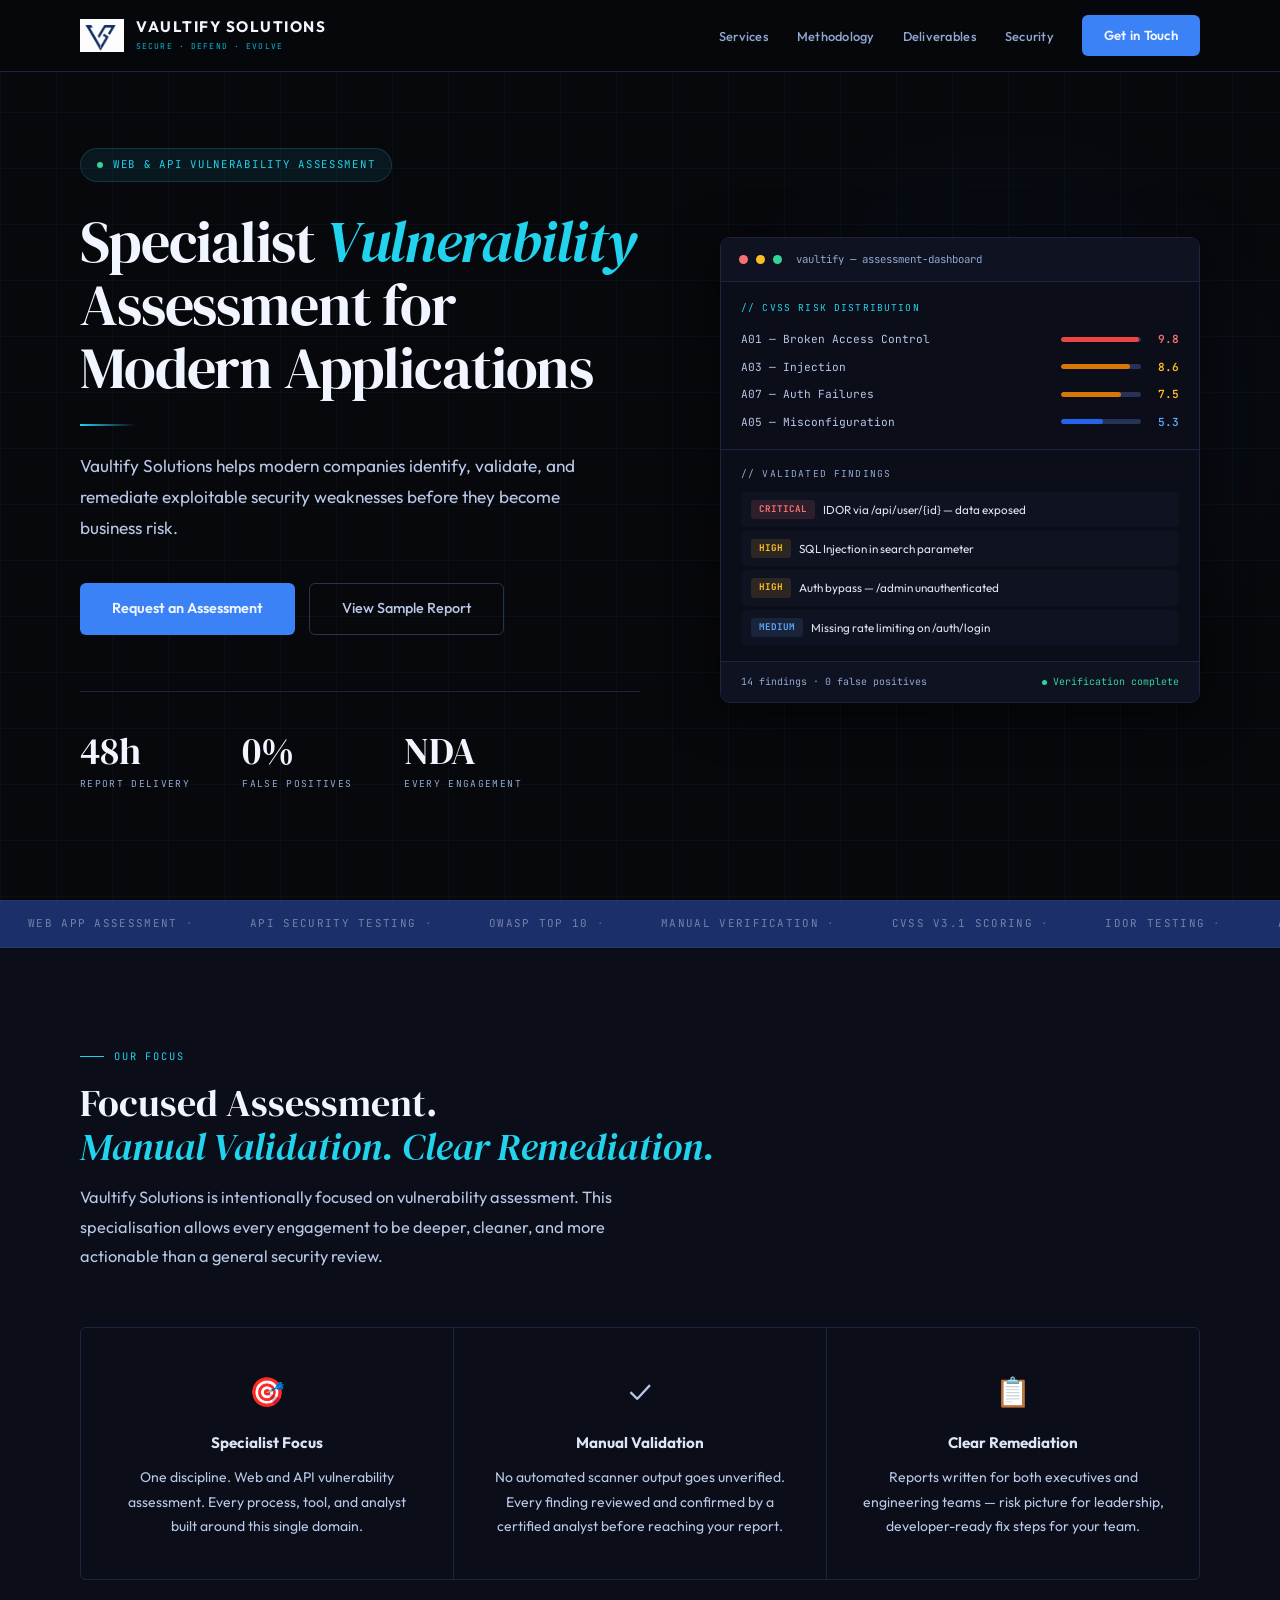
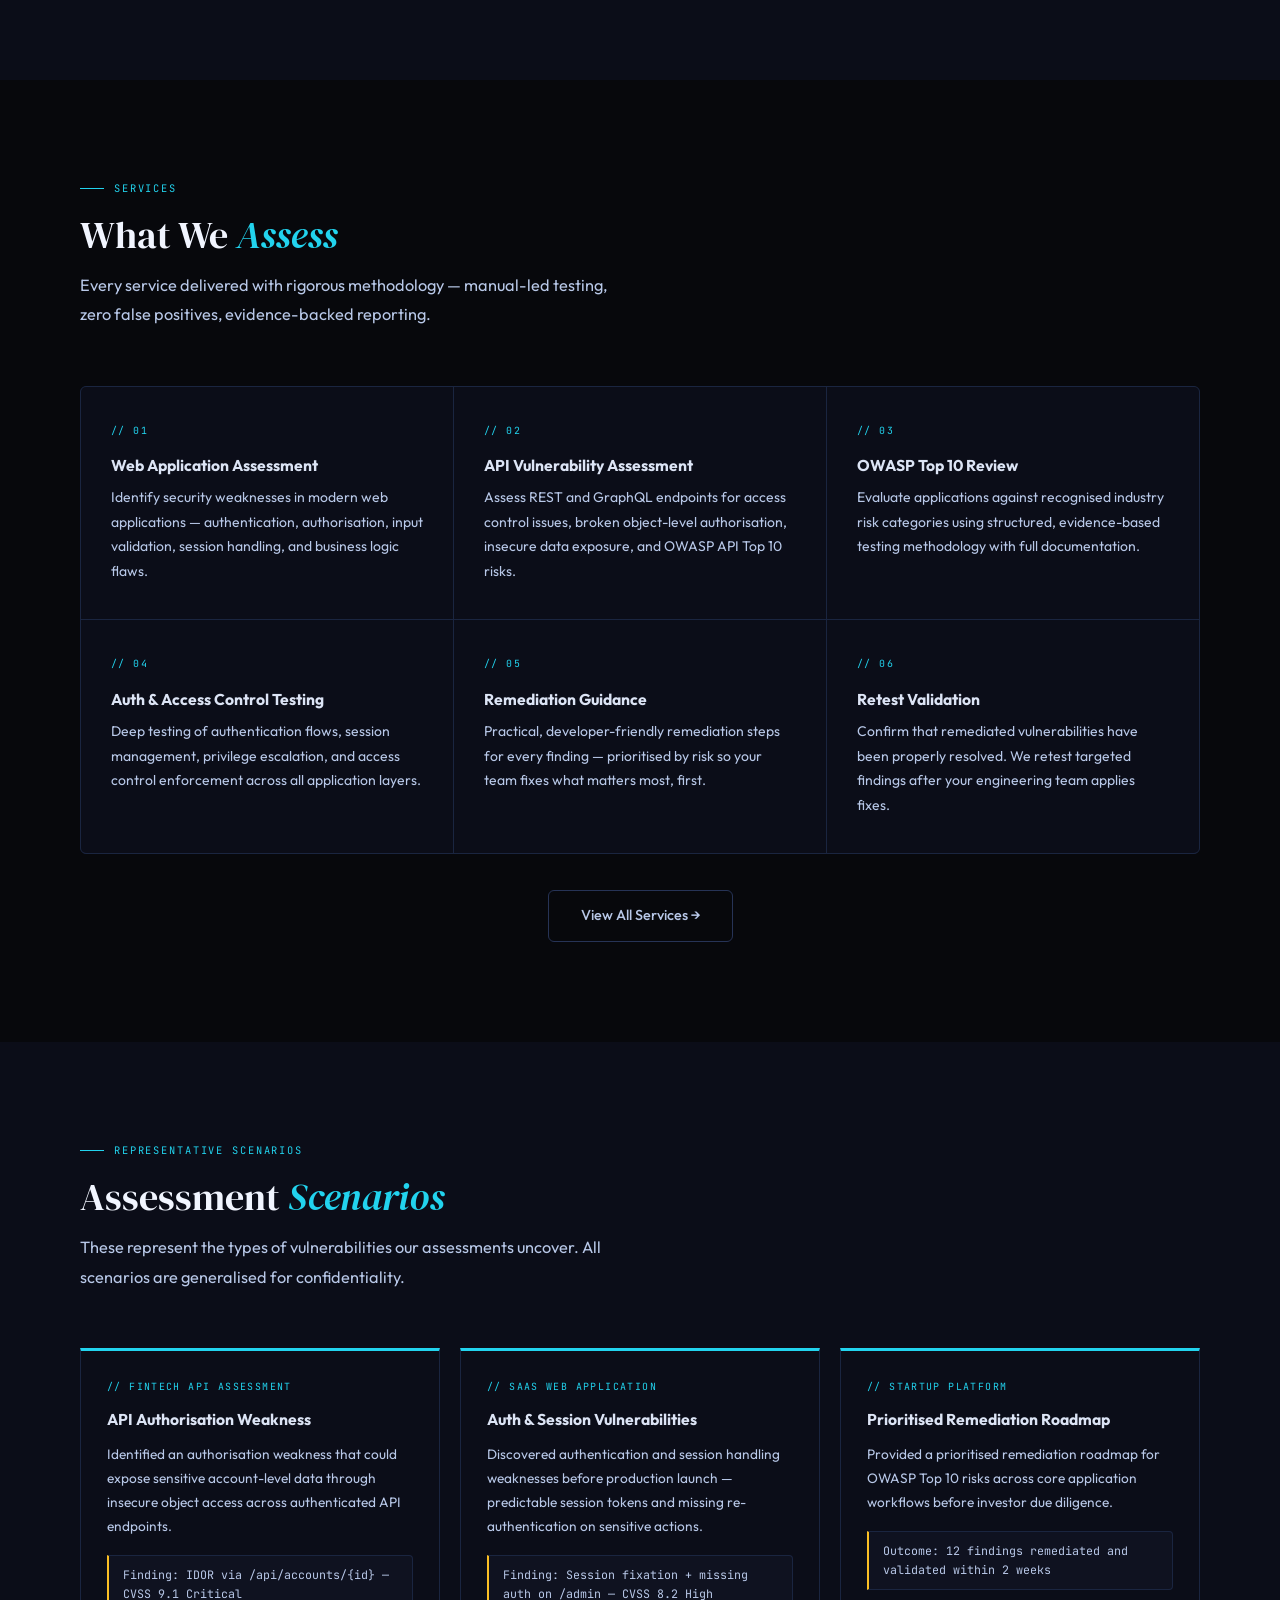
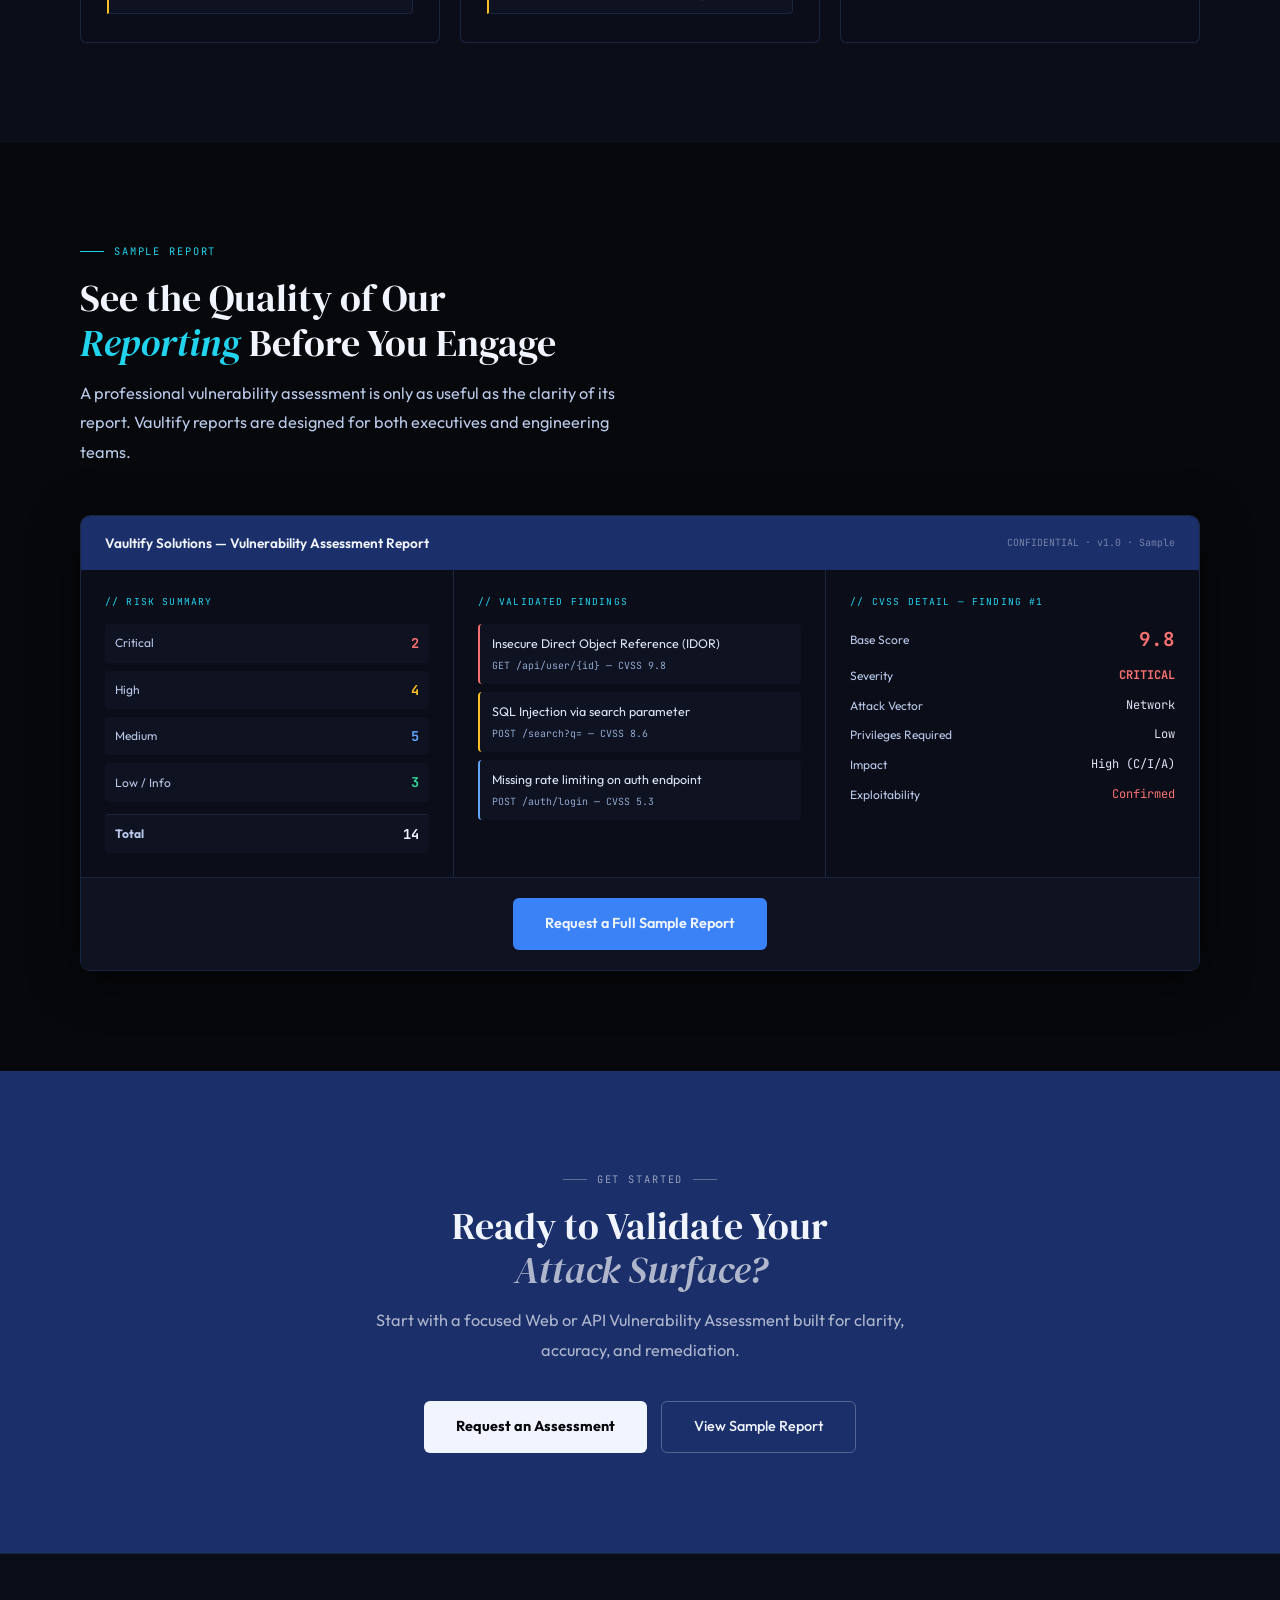
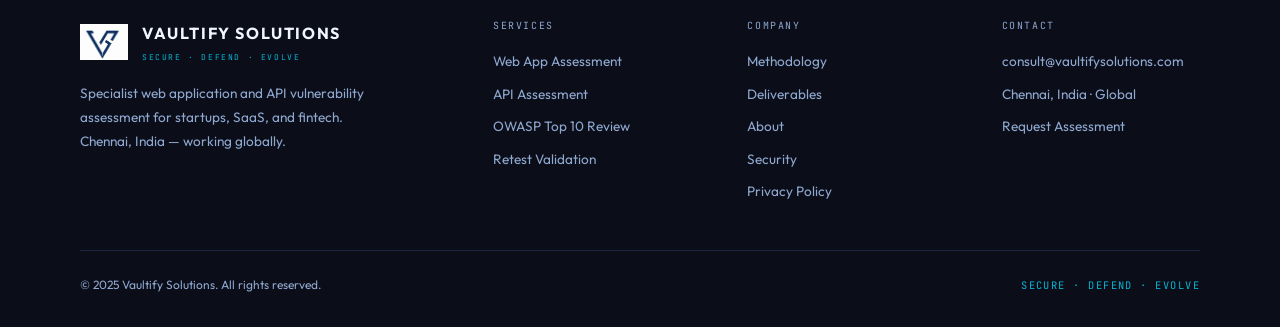
==== index.html @ 1bcef5d4 "Add files via upload" ====
<!DOCTYPE html>
<html lang="en">
<head>
  <meta charset="UTF-8">
  <meta name="viewport" content="width=device-width, initial-scale=1.0">
  <title>Vaultify Solutions — Web & API Vulnerability Assessment</title>
  <meta name="description" content="Specialist web application and API vulnerability assessment for startups, SaaS, and fintech. Manual verification. CVSS reports. Clear remediation.">
  <meta http-equiv="X-Content-Type-Options" content="nosniff">
  <meta http-equiv="X-Frame-Options" content="SAMEORIGIN">
  <meta name="referrer" content="strict-origin-when-cross-origin">
  <link rel="stylesheet" href="style.css">
</head>
<body>
<nav class="nav">
  <a href="index.html" class="brand">
    <img src="logo.png" alt="Vaultify Solutions" class="brand-logo">
    <div class="brand-text">
      <div class="brand-name">Vaultify Solutions</div>
      <div class="brand-tag">Secure · Defend · Evolve</div>
    </div>
  </a>
  <ul class="nav-links">
    <li><a href="services.html">Services</a></li>
    <li><a href="methodology.html">Methodology</a></li>
    <li><a href="deliverables.html">Deliverables</a></li>
    <li><a href="security.html">Security</a></li>
    <li><a href="contact.html" class="nav-contact">Get in Touch</a></li>
  </ul>
  <button class="hamburger" id="hamburger" aria-label="Open menu">
    <span></span><span></span><span></span>
  </button>
</nav>
<div class="mobile-menu" id="mobileMenu">
  <a href="index.html">Home</a>
  <a href="services.html">Services</a>
  <a href="methodology.html">Methodology</a>
  <a href="deliverables.html">Deliverables</a>
  <a href="security.html">Security</a>
  <a href="about.html">About</a>
  <a href="contact.html" class="mobile-cta">Get in Touch</a>
</div>


<!-- HERO -->
<section class="hero">
  <div class="hero-glow"></div>
  <div class="hero-inner mw">
    <div>
      <div class="hero-eyebrow">
        <span class="hero-dot"></span>
        <span>Web &amp; API Vulnerability Assessment</span>
      </div>
      <h1>Specialist <em>Vulnerability</em><br>Assessment for<br>Modern Applications</h1>
      <div class="hero-rule"></div>
      <p class="hero-sub">Vaultify Solutions helps modern companies identify, validate, and remediate exploitable security weaknesses before they become business risk.</p>
      <div class="hero-actions">
        <a href="contact.html" class="btn-primary">Request an Assessment</a>
        <a href="deliverables.html" class="btn-outline">View Sample Report</a>
      </div>
      <div class="hero-kpis">
        <div><div class="kpi-num">48h</div><div class="kpi-label">Report Delivery</div></div>
        <div><div class="kpi-num">0%</div><div class="kpi-label">False Positives</div></div>
        <div><div class="kpi-num">NDA</div><div class="kpi-label">Every Engagement</div></div>
      </div>
    </div>
    <div class="hero-panel">
      <div class="dash-card">
        <div class="dash-bar">
          <span class="d-dot d-r"></span><span class="d-dot d-y"></span><span class="d-dot d-g"></span>
          <span class="d-title">vaultify — assessment-dashboard</span>
        </div>
        <div class="cvss-panel">
          <div class="cvss-title">// CVSS Risk Distribution</div>
          <div class="cv-row"><span class="cv-name">A01 — Broken Access Control</span><div class="cv-bar-w"><div class="cv-bar" style="width:98%;background:#EF4444;"></div></div><span class="cv-score sc-cr">9.8</span></div>
          <div class="cv-row"><span class="cv-name">A03 — Injection</span><div class="cv-bar-w"><div class="cv-bar" style="width:86%;background:#D97706;"></div></div><span class="cv-score sc-hi">8.6</span></div>
          <div class="cv-row"><span class="cv-name">A07 — Auth Failures</span><div class="cv-bar-w"><div class="cv-bar" style="width:75%;background:#D97706;"></div></div><span class="cv-score sc-hi">7.5</span></div>
          <div class="cv-row"><span class="cv-name">A05 — Misconfiguration</span><div class="cv-bar-w"><div class="cv-bar" style="width:53%;background:#2563EB;"></div></div><span class="cv-score sc-me">5.3</span></div>
        </div>
        <div class="findings-panel">
          <div class="findings-title">// Validated Findings</div>
          <div class="finding-row"><span class="f-badge fb-cr">CRITICAL</span><span class="f-name">IDOR via /api/user/{id} — data exposed</span></div>
          <div class="finding-row"><span class="f-badge fb-hi">HIGH</span><span class="f-name">SQL Injection in search parameter</span></div>
          <div class="finding-row"><span class="f-badge fb-hi">HIGH</span><span class="f-name">Auth bypass — /admin unauthenticated</span></div>
          <div class="finding-row"><span class="f-badge fb-me">MEDIUM</span><span class="f-name">Missing rate limiting on /auth/login</span></div>
        </div>
        <div class="dash-footer">
          <span class="df-left">14 findings · 0 false positives</span>
          <span class="df-right"><span class="ok-dot"></span>Verification complete</span>
        </div>
      </div>
    </div>
  </div>
</section>

<!-- TICKER -->
<div class="ticker"><div class="ticker-track">
  <span class="t-item">Web App Assessment<span class="t-dot"> · </span></span>
  <span class="t-item">API Security Testing<span class="t-dot"> · </span></span>
  <span class="t-item">OWASP Top 10<span class="t-dot"> · </span></span>
  <span class="t-item">Manual Verification<span class="t-dot"> · </span></span>
  <span class="t-item">CVSS v3.1 Scoring<span class="t-dot"> · </span></span>
  <span class="t-item">IDOR Testing<span class="t-dot"> · </span></span>
  <span class="t-item">Auth &amp; Access Control<span class="t-dot"> · </span></span>
  <span class="t-item">Business Logic Review<span class="t-dot"> · </span></span>
  <span class="t-item">Retest Validation<span class="t-dot"> · </span></span>
  <span class="t-item">Secure · Defend · Evolve<span class="t-dot"> · </span></span>
  <span class="t-item">Web App Assessment<span class="t-dot"> · </span></span>
  <span class="t-item">API Security Testing<span class="t-dot"> · </span></span>
  <span class="t-item">OWASP Top 10<span class="t-dot"> · </span></span>
  <span class="t-item">Manual Verification<span class="t-dot"> · </span></span>
  <span class="t-item">CVSS v3.1 Scoring<span class="t-dot"> · </span></span>
  <span class="t-item">IDOR Testing<span class="t-dot"> · </span></span>
  <span class="t-item">Auth &amp; Access Control<span class="t-dot"> · </span></span>
  <span class="t-item">Business Logic Review<span class="t-dot"> · </span></span>
  <span class="t-item">Retest Validation<span class="t-dot"> · </span></span>
  <span class="t-item">Secure · Defend · Evolve<span class="t-dot"> · </span></span>
</div></div>

<!-- POSITIONING -->
<section class="section alt">
  <div class="mw">
    <div class="s-eyebrow"><div class="line"></div><span>Our Focus</span></div>
    <h2 class="s-h">Focused Assessment.<br><em>Manual Validation. Clear Remediation.</em></h2>
    <p class="s-sub">Vaultify Solutions is intentionally focused on vulnerability assessment. This specialisation allows every engagement to be deeper, cleaner, and more actionable than a general security review.</p>
    <div class="trust-grid">
      <div class="trust-card"><div class="trust-icon">🎯</div><div class="trust-title">Specialist Focus</div><div class="trust-text">One discipline. Web and API vulnerability assessment. Every process, tool, and analyst built around this single domain.</div></div>
      <div class="trust-card"><div class="trust-icon">✓</div><div class="trust-title">Manual Validation</div><div class="trust-text">No automated scanner output goes unverified. Every finding reviewed and confirmed by a certified analyst before reaching your report.</div></div>
      <div class="trust-card"><div class="trust-icon">📋</div><div class="trust-title">Clear Remediation</div><div class="trust-text">Reports written for both executives and engineering teams — risk picture for leadership, developer-ready fix steps for your team.</div></div>
    </div>
  </div>
</section>

<!-- SERVICES -->
<section class="section">
  <div class="mw">
    <div class="s-eyebrow"><div class="line"></div><span>Services</span></div>
    <h2 class="s-h">What We <em>Assess</em></h2>
    <p class="s-sub">Every service delivered with rigorous methodology — manual-led testing, zero false positives, evidence-backed reporting.</p>
    <div class="svc-grid">
      <div class="svc-card"><div class="svc-num">// 01</div><h3>Web Application Assessment</h3><p>Identify security weaknesses in modern web applications — authentication, authorisation, input validation, session handling, and business logic flaws.</p></div>
      <div class="svc-card"><div class="svc-num">// 02</div><h3>API Vulnerability Assessment</h3><p>Assess REST and GraphQL endpoints for access control issues, broken object-level authorisation, insecure data exposure, and OWASP API Top 10 risks.</p></div>
      <div class="svc-card"><div class="svc-num">// 03</div><h3>OWASP Top 10 Review</h3><p>Evaluate applications against recognised industry risk categories using structured, evidence-based testing methodology with full documentation.</p></div>
      <div class="svc-card"><div class="svc-num">// 04</div><h3>Auth &amp; Access Control Testing</h3><p>Deep testing of authentication flows, session management, privilege escalation, and access control enforcement across all application layers.</p></div>
      <div class="svc-card"><div class="svc-num">// 05</div><h3>Remediation Guidance</h3><p>Practical, developer-friendly remediation steps for every finding — prioritised by risk so your team fixes what matters most, first.</p></div>
      <div class="svc-card"><div class="svc-num">// 06</div><h3>Retest Validation</h3><p>Confirm that remediated vulnerabilities have been properly resolved. We retest targeted findings after your engineering team applies fixes.</p></div>
    </div>
    <div style="text-align:center;margin-top:36px;">
      <a href="services.html" class="btn-outline">View All Services →</a>
    </div>
  </div>
</section>

<!-- SCENARIOS -->
<section class="section alt">
  <div class="mw">
    <div class="s-eyebrow"><div class="line"></div><span>Representative Scenarios</span></div>
    <h2 class="s-h">Assessment <em>Scenarios</em></h2>
    <p class="s-sub">These represent the types of vulnerabilities our assessments uncover. All scenarios are generalised for confidentiality.</p>
    <div class="sc-grid">
      <div class="sc-card"><div class="sc-type">// FinTech API Assessment</div><div class="sc-title">API Authorisation Weakness</div><div class="sc-text">Identified an authorisation weakness that could expose sensitive account-level data through insecure object access across authenticated API endpoints.</div><div class="sc-finding">Finding: IDOR via /api/accounts/{id} — CVSS 9.1 Critical</div></div>
      <div class="sc-card"><div class="sc-type">// SaaS Web Application</div><div class="sc-title">Auth &amp; Session Vulnerabilities</div><div class="sc-text">Discovered authentication and session handling weaknesses before production launch — predictable session tokens and missing re-authentication on sensitive actions.</div><div class="sc-finding">Finding: Session fixation + missing auth on /admin — CVSS 8.2 High</div></div>
      <div class="sc-card"><div class="sc-type">// Startup Platform</div><div class="sc-title">Prioritised Remediation Roadmap</div><div class="sc-text">Provided a prioritised remediation roadmap for OWASP Top 10 risks across core application workflows before investor due diligence.</div><div class="sc-finding">Outcome: 12 findings remediated and validated within 2 weeks</div></div>
    </div>
  </div>
</section>

<!-- SAMPLE REPORT -->
<section class="section">
  <div class="mw">
    <div class="s-eyebrow"><div class="line"></div><span>Sample Report</span></div>
    <h2 class="s-h">See the Quality of Our<br><em>Reporting</em> Before You Engage</h2>
    <p class="s-sub">A professional vulnerability assessment is only as useful as the clarity of its report. Vaultify reports are designed for both executives and engineering teams.</p>
    <div class="report-card">
      <div class="rc-hdr"><span class="rc-title">Vaultify Solutions — Vulnerability Assessment Report</span><span class="rc-meta">CONFIDENTIAL · v1.0 · Sample</span></div>
      <div class="rc-body">
        <div class="rc-col">
          <div class="rc-col-t">// Risk Summary</div>
          <div class="risk-rows">
            <div class="risk-row"><span class="risk-lbl">Critical</span><span class="risk-cnt sc-cr">2</span></div>
            <div class="risk-row"><span class="risk-lbl">High</span><span class="risk-cnt sc-hi">4</span></div>
            <div class="risk-row"><span class="risk-lbl">Medium</span><span class="risk-cnt sc-me">5</span></div>
            <div class="risk-row"><span class="risk-lbl">Low / Info</span><span class="risk-cnt sc-lo">3</span></div>
            <div class="risk-row" style="border-top:1px solid var(--bd);margin-top:4px;padding-top:8px;">
              <span class="risk-lbl" style="font-weight:700;">Total</span>
              <span class="risk-cnt" style="color:var(--text);">14</span>
            </div>
          </div>
        </div>
        <div class="rc-col">
          <div class="rc-col-t">// Validated Findings</div>
          <div class="fp-list">
            <div class="fp-item fp-cr"><div class="fp-name">Insecure Direct Object Reference (IDOR)</div><div class="fp-loc">GET /api/user/{id} — CVSS 9.8</div></div>
            <div class="fp-item fp-hi"><div class="fp-name">SQL Injection via search parameter</div><div class="fp-loc">POST /search?q= — CVSS 8.6</div></div>
            <div class="fp-item fp-me"><div class="fp-name">Missing rate limiting on auth endpoint</div><div class="fp-loc">POST /auth/login — CVSS 5.3</div></div>
          </div>
        </div>
        <div class="rc-col">
          <div class="rc-col-t">// CVSS Detail — Finding #1</div>
          <div class="cvss-det">
            <div class="cvss-r"><span class="cvss-l">Base Score</span><span class="cvss-big">9.8</span></div>
            <div class="cvss-r"><span class="cvss-l">Severity</span><span class="cvss-v" style="color:var(--red);font-weight:700;">CRITICAL</span></div>
            <div class="cvss-r"><span class="cvss-l">Attack Vector</span><span class="cvss-v">Network</span></div>
            <div class="cvss-r"><span class="cvss-l">Privileges Required</span><span class="cvss-v">Low</span></div>
            <div class="cvss-r"><span class="cvss-l">Impact</span><span class="cvss-v">High (C/I/A)</span></div>
            <div class="cvss-r"><span class="cvss-l">Exploitability</span><span class="cvss-v" style="color:var(--red);">Confirmed</span></div>
          </div>
        </div>
      </div>
      <div class="rc-ftr"><a href="contact.html" class="btn-primary">Request a Full Sample Report</a></div>
    </div>
  </div>
</section>

<!-- CTA -->
<section class="section navy">
  <div class="mw">
    <div class="cta-box">
      <div class="s-eyebrow" style="justify-content:center;"><div class="line w"></div><span class="w">Get Started</span><div class="line w"></div></div>
      <h2 class="s-h w">Ready to Validate Your<br><em style="color:rgba(255,255,255,0.65);">Attack Surface?</em></h2>
      <p class="s-sub w center">Start with a focused Web or API Vulnerability Assessment built for clarity, accuracy, and remediation.</p>
      <div class="cta-actions">
        <a href="contact.html" class="btn-white">Request an Assessment</a>
        <a href="deliverables.html" class="btn-ghost-white">View Sample Report</a>
      </div>
    </div>
  </div>
</section>

<!-- FOOTER -->
<footer class="footer">
  <div class="ft-top">
    <div>
      <div class="ft-brand-row">
        <img src="logo.png" alt="Vaultify Solutions" class="ft-logo">
        <div><div class="ft-brand-name">Vaultify Solutions</div><div class="ft-brand-tag">Secure · Defend · Evolve</div></div>
      </div>
      <p class="ft-desc">Specialist web application and API vulnerability assessment for startups, SaaS, and fintech. Chennai, India — working globally.</p>
    </div>
    <div>
      <div class="ft-col-title">Services</div>
      <div class="ft-links">
        <a href="services.html">Web App Assessment</a>
        <a href="services.html">API Assessment</a>
        <a href="services.html">OWASP Top 10 Review</a>
        <a href="services.html">Retest Validation</a>
      </div>
    </div>
    <div>
      <div class="ft-col-title">Company</div>
      <div class="ft-links">
        <a href="methodology.html">Methodology</a>
        <a href="deliverables.html">Deliverables</a>
        <a href="about.html">About</a>
        <a href="security.html">Security</a>
        <a href="privacy.html">Privacy Policy</a>
      </div>
    </div>
    <div>
      <div class="ft-col-title">Contact</div>
      <div class="ft-links">
        <a href="mailto:consult@vaultifysolutions.com">consult@vaultifysolutions.com</a>
        <a href="#">Chennai, India · Global</a>
        <a href="contact.html">Request Assessment</a>
      </div>
    </div>
  </div>
  <div class="ft-bottom">
    <span class="ft-copy">© 2025 Vaultify Solutions. All rights reserved.</span>
    <span class="ft-tag">Secure · Defend · Evolve</span>
  </div>
</footer>


<script>
(function(){
  var btn=document.getElementById('hamburger');
  var menu=document.getElementById('mobileMenu');
  if(!btn||!menu) return;
  btn.addEventListener('click',function(e){
    e.stopPropagation();
    var open=menu.classList.toggle('open');
    btn.classList.toggle('open');
    document.body.style.overflow=open?'hidden':'';
  });
  menu.querySelectorAll('a').forEach(function(a){
    a.addEventListener('click',function(){
      menu.classList.remove('open');
      btn.classList.remove('open');
      document.body.style.overflow='';
    });
  });
  document.addEventListener('click',function(e){
    if(menu.classList.contains('open')&&!menu.contains(e.target)&&!btn.contains(e.target)){
      menu.classList.remove('open');
      btn.classList.remove('open');
      document.body.style.overflow='';
    }
  });
})();
</script>
</body>
</html>
---- style.css ----
@import url('https://fonts.googleapis.com/css2?family=DM+Serif+Display:ital@0;1&family=Outfit:wght@300;400;500;600;700&family=JetBrains+Mono:wght@400;500&display=swap');

/* ══════════════════════════════════════
   DARK MODE — PERMANENT
   Enhanced text colors for readability
══════════════════════════════════════ */
:root {
  --bg:        #07080C;
  --bg2:       #0B0D18;
  --bg3:       #0F1220;
  --surface:   #0B0D18;
  --surface2:  #0F1220;
  --navy:      #1B2F6B;
  --navy-dk:   #0F1D45;
  --navy-lt:   rgba(27,47,107,0.2);
  --blue:      #3B82F6;
  --blue2:     #60A5FA;
  --cyan:      #22D3EE;
  --cyan-dk:   #06B6D4;
  --cy8:       rgba(34,211,238,0.08);
  --cy20:      rgba(34,211,238,0.18);
  --gold:      #F59E0B;
  --bd:        #1A2540;
  --bd2:       #263356;
  --text:      #F1F5FF;       /* headings — near white, crisp */
  --text2:     #DCE4F5;       /* subheadings — bright */
  --body:      #B8C8E8;       /* body copy — MUCH brighter than before */
  --body2:     #8FA8D0;       /* secondary body */
  --muted:     #546080;       /* truly muted, only for labels */
  --white:     #F1F5FF;
  --red:       #F87171;
  --amber:     #FBBF24;
  --green:     #34D399;
  --nav-bg:    rgba(7,8,12,0.96);
  --shadow:    0 1px 3px rgba(0,0,0,0.4), 0 4px 20px rgba(0,0,0,0.3);
  --shadow-lg: 0 8px 48px rgba(0,0,0,0.6);
  --r:         6px;
  --tr:        0.2s ease;
}

/* ── RESET ── */
*,*::before,*::after{box-sizing:border-box;margin:0;padding:0;}
html{scroll-behavior:smooth;}
body{
  font-family:'Outfit',sans-serif;
  background:var(--bg);
  color:var(--body);
  line-height:1.65;
  overflow-x:hidden;
  -webkit-font-smoothing:antialiased;
}
img{display:block;max-width:100%;}
a{text-decoration:none;color:inherit;}
ul{list-style:none;}
.mw{max-width:1200px;margin:0 auto;}

/* ══════════════════════════════════════
   NAVBAR
══════════════════════════════════════ */
.nav {
  position: fixed; top: 0; left: 0; right: 0; z-index: 1000;
  height: 72px; padding: 0 80px;
  display: flex; align-items: center; justify-content: space-between;
  background: var(--nav-bg);
  backdrop-filter: blur(24px);
  border-bottom: 1px solid var(--bd);
}
.brand {
  display: flex; align-items: center; gap: 12px; flex-shrink: 0;
  text-decoration: none;
}
.brand-logo { height: 44px; width: 44px; object-fit: contain; flex-shrink: 0; }
.brand-text { display: flex; flex-direction: column; }
.brand-name {
  font-family: 'Outfit', sans-serif;
  font-size: 0.95rem; font-weight: 700;
  color: var(--white); letter-spacing: 0.1em;
  text-transform: uppercase; line-height: 1.2; white-space: nowrap;
}
.brand-tag {
  font-family: 'JetBrains Mono', monospace;
  font-size: 0.5rem; color: var(--cyan-dk);
  letter-spacing: 0.14em; text-transform: uppercase;
  margin-top: 4px; white-space: nowrap; display: block;
}

/* Desktop nav links */
.nav-links {
  display: flex; align-items: center; gap: 28px; list-style: none;
}
.nav-links a {
  font-size: 0.8rem; font-weight: 500; color: var(--body2);
  letter-spacing: 0.02em; transition: color var(--tr); white-space: nowrap;
}
.nav-links a:hover { color: var(--white); }

/* Get in Touch — solid blue CTA */
.nav-contact {
  background: var(--blue) !important;
  color: var(--white) !important;
  padding: 10px 22px !important;
  border-radius: var(--r) !important;
  font-weight: 600 !important;
  font-size: 0.82rem !important;
  white-space: nowrap !important;
  transition: background var(--tr), box-shadow var(--tr) !important;
  border: none !important;
  display: inline-block !important;
}
.nav-contact:hover {
  background: var(--blue2) !important;
  box-shadow: 0 4px 20px rgba(59,130,246,0.4) !important;
  color: var(--white) !important;
}

/* Hamburger — HIDDEN on desktop */
.hamburger {
  display: none;
  flex-direction: column;
  justify-content: center;
  gap: 5px;
  background: none; border: none;
  cursor: pointer; padding: 5px;
  width: 36px; height: 36px;
  flex-shrink: 0;
}
.hamburger span {
  display: block; width: 22px; height: 2px;
  background: var(--text); border-radius: 2px;
  transition: all 0.3s ease;
  transform-origin: center;
}
.hamburger.open span:nth-child(1) { transform: translateY(7px) rotate(45deg); }
.hamburger.open span:nth-child(2) { opacity: 0; transform: scaleX(0); }
.hamburger.open span:nth-child(3) { transform: translateY(-7px) rotate(-45deg); }

/* Mobile menu — hidden by default */
.mobile-menu {
  display: none;
  position: fixed;
  top: 72px; left: 0; right: 0; bottom: 0;
  z-index: 999;
  background: var(--bg2);
  border-top: 1px solid var(--bd);
  flex-direction: column;
  overflow-y: auto;
}
.mobile-menu.open { display: flex; }
.mobile-menu a {
  font-size: 1rem; font-weight: 500; color: var(--body);
  padding: 18px 24px; border-bottom: 1px solid var(--bd);
  transition: color var(--tr), background var(--tr); display: block;
}
.mobile-menu a:last-child { border-bottom: none; }
.mobile-menu a:hover { color: var(--white); background: var(--bg3); }
.mobile-cta {
  margin: 12px 20px !important;
  background: var(--blue) !important;
  color: var(--white) !important;
  border-radius: var(--r) !important;
  text-align: center !important;
  font-weight: 600 !important;
  border-bottom: none !important;
  padding: 14px 20px !important;
}
.mobile-cta:hover {
  background: var(--blue2) !important;
  color: var(--white) !important;
}

/* ══════════════════════════════════════
   HERO
══════════════════════════════════════ */
.hero{
  min-height:100vh;padding:140px 80px 100px;
  display:flex;align-items:center;
  position:relative;overflow:hidden;
  background:var(--bg);
}
/* Subtle grid */
.hero::before{
  content:'';position:absolute;inset:0;
  background-image:
    linear-gradient(rgba(34,211,238,0.04) 1px,transparent 1px),
    linear-gradient(90deg,rgba(34,211,238,0.04) 1px,transparent 1px);
  background-size:56px 56px;pointer-events:none;
}
.hero-glow{
  position:absolute;right:-60px;top:50%;transform:translateY(-55%);
  width:680px;height:680px;
  background:radial-gradient(circle,rgba(37,99,235,0.09) 0%,transparent 65%);
  pointer-events:none;
}
.hero-inner{
  display:grid;grid-template-columns:1fr 480px;
  gap:80px;align-items:center;
  width:100%;max-width:1200px;margin:0 auto;
  position:relative;z-index:2;
}
.hero-eyebrow{
  display:inline-flex;align-items:center;gap:10px;
  background:var(--cy8);border:1px solid var(--cy20);
  padding:7px 16px;border-radius:100px;margin-bottom:28px;
}
.hero-dot{width:6px;height:6px;background:var(--green);border-radius:50%;animation:pulse 2s infinite;}
@keyframes pulse{0%,100%{opacity:1;transform:scale(1)}50%{opacity:0.5;transform:scale(0.8)}}
.hero-eyebrow span{
  font-family:'JetBrains Mono',monospace;
  font-size:0.67rem;color:var(--cyan);
  letter-spacing:0.16em;text-transform:uppercase;
}
.hero h1{
  font-family:'DM Serif Display',serif;
  font-size:clamp(2.6rem,4.5vw,4rem);
  font-weight:400;line-height:1.1;
  color:var(--text);letter-spacing:-0.02em;margin-bottom:24px;
}
.hero h1 em{font-style:italic;color:var(--cyan);}
.hero-rule{
  width:56px;height:2px;
  background:linear-gradient(90deg,var(--cyan),transparent);
  margin-bottom:24px;
}
.hero-sub{
  font-size:1.08rem;line-height:1.8;
  color:var(--body);font-weight:400;
  max-width:500px;margin-bottom:40px;
}
.hero-actions{display:flex;gap:14px;flex-wrap:wrap;margin-bottom:56px;}
.hero-kpis{
  display:flex;gap:52px;
  padding-top:40px;border-top:1px solid var(--bd);
}
.kpi-num{
  font-family:'DM Serif Display',serif;
  font-size:2.4rem;color:var(--white);line-height:1;
}
.kpi-label{
  font-family:'JetBrains Mono',monospace;
  font-size:0.6rem;color:var(--body2);
  letter-spacing:0.14em;text-transform:uppercase;margin-top:6px;
}

/* DASHBOARD CARD */
.dash-card{
  background:var(--bg2);border:1px solid var(--bd);
  border-radius:10px;overflow:hidden;
  box-shadow:var(--shadow-lg);
}
.dash-bar{
  background:var(--bg3);border-bottom:1px solid var(--bd);
  padding:13px 18px;display:flex;align-items:center;gap:8px;
}
.d-dot{width:9px;height:9px;border-radius:50%;}
.d-r{background:#F87171;}.d-y{background:#FBBF24;}.d-g{background:#34D399;}
.d-title{
  font-family:'JetBrains Mono',monospace;
  font-size:0.67rem;color:var(--body2);margin-left:6px;
}
.cvss-panel{padding:18px 20px;border-bottom:1px solid var(--bd);}
.cvss-title{
  font-family:'JetBrains Mono',monospace;
  font-size:0.6rem;color:var(--cyan);
  letter-spacing:0.12em;text-transform:uppercase;margin-bottom:14px;
}
.cv-row{display:flex;align-items:center;gap:10px;margin-bottom:9px;}
.cv-row:last-child{margin-bottom:0;}
.cv-name{
  font-family:'JetBrains Mono',monospace;
  font-size:0.7rem;color:var(--body);flex:1;
}
.cv-bar-w{width:80px;height:5px;background:var(--bd2);border-radius:3px;overflow:hidden;flex-shrink:0;}
.cv-bar{height:100%;border-radius:3px;}
.cv-score{font-family:'JetBrains Mono',monospace;font-size:0.7rem;font-weight:600;width:28px;text-align:right;}
.sc-cr{color:var(--red);}
.sc-hi{color:var(--amber);}
.sc-me{color:var(--blue2);}
.sc-lo{color:var(--green);}
.findings-panel{padding:16px 20px;border-bottom:1px solid var(--bd);}
.findings-title{
  font-family:'JetBrains Mono',monospace;
  font-size:0.6rem;color:var(--body2);
  letter-spacing:0.12em;text-transform:uppercase;margin-bottom:10px;
}
.finding-row{
  display:flex;align-items:center;gap:8px;
  padding:8px 10px;border-radius:5px;margin-bottom:4px;
  background:var(--bg3);
}
.finding-row:last-child{margin-bottom:0;}
.f-badge{
  font-family:'JetBrains Mono',monospace;
  font-size:0.58rem;font-weight:700;
  padding:2px 8px;border-radius:3px;flex-shrink:0;
}
.fb-cr{background:rgba(248,113,113,0.12);color:var(--red);}
.fb-hi{background:rgba(251,191,36,0.12);color:var(--amber);}
.fb-me{background:rgba(96,165,250,0.12);color:var(--blue2);}
.f-name{font-size:0.73rem;color:var(--text2);}
.dash-footer{
  padding:12px 20px;
  display:flex;justify-content:space-between;align-items:center;
  background:var(--bg3);
}
.df-left{font-family:'JetBrains Mono',monospace;font-size:0.62rem;color:var(--body2);}
.df-right{
  font-family:'JetBrains Mono',monospace;
  font-size:0.62rem;color:var(--green);
  display:flex;align-items:center;gap:6px;
}
.ok-dot{width:5px;height:5px;background:var(--green);border-radius:50%;animation:pulse 2s infinite;}

/* ══════════════════════════════════════
   TICKER
══════════════════════════════════════ */
.ticker{
  background:var(--navy);
  border-top:1px solid rgba(255,255,255,0.04);
  border-bottom:1px solid rgba(255,255,255,0.04);
  padding:14px 0;overflow:hidden;
}
.ticker-track{display:flex;animation:tick 40s linear infinite;white-space:nowrap;}
.t-item{
  font-family:'JetBrains Mono',monospace;
  font-size:0.68rem;color:rgba(255,255,255,0.4);
  letter-spacing:0.12em;text-transform:uppercase;
  padding:0 28px;flex-shrink:0;
}
.t-dot{color:var(--cyan);opacity:0.5;}
@keyframes tick{from{transform:translateX(0)}to{transform:translateX(-50%)}}

/* ══════════════════════════════════════
   BUTTONS
══════════════════════════════════════ */
.btn-primary{
  background:var(--blue);color:var(--white);
  padding:14px 32px;border-radius:var(--r);
  font-weight:600;font-size:0.9rem;
  display:inline-block;
  transition:background var(--tr),box-shadow var(--tr);
}
.btn-primary:hover{background:var(--blue2);box-shadow:0 6px 28px rgba(59,130,246,0.4);}
.btn-outline{
  border:1px solid var(--bd2);color:var(--body);
  padding:13px 32px;border-radius:var(--r);
  font-weight:500;font-size:0.9rem;
  display:inline-block;background:transparent;
  transition:all var(--tr);
}
.btn-outline:hover{border-color:var(--cyan);color:var(--cyan);}
.btn-white{
  background:var(--white);color:#07080C;
  padding:14px 32px;border-radius:var(--r);
  font-weight:700;font-size:0.9rem;
  display:inline-block;transition:opacity var(--tr);
}
.btn-white:hover{opacity:0.92;}
.btn-ghost-white{
  border:1px solid rgba(255,255,255,0.25);color:var(--white);
  padding:13px 32px;border-radius:var(--r);
  font-weight:500;font-size:0.9rem;
  display:inline-block;background:transparent;
  transition:border-color var(--tr);
}
.btn-ghost-white:hover{border-color:rgba(255,255,255,0.6);}

/* ══════════════════════════════════════
   SECTION BASE
══════════════════════════════════════ */
.section{padding:100px 80px;}
.section.alt{background:var(--bg2);}
.section.navy{background:var(--navy);}

.s-eyebrow{display:flex;align-items:center;gap:10px;margin-bottom:16px;}
.s-eyebrow .line{width:24px;height:1px;background:var(--cyan);}
.s-eyebrow .line.w{background:rgba(255,255,255,0.3);}
.s-eyebrow span{
  font-family:'JetBrains Mono',monospace;
  font-size:0.65rem;color:var(--cyan);
  letter-spacing:0.18em;text-transform:uppercase;
}
.s-eyebrow span.w{color:rgba(255,255,255,0.55);}

.s-h{
  font-family:'DM Serif Display',serif;
  font-size:clamp(2rem,3vw,2.9rem);
  font-weight:400;color:var(--text);
  line-height:1.15;margin-bottom:14px;
}
.s-h em{font-style:italic;color:var(--cyan);}
.s-h.w{color:var(--white);}

.s-sub{
  font-size:1.02rem;color:var(--body);
  line-height:1.8;max-width:560px;
}
.s-sub.w{color:rgba(255,255,255,0.65);}
.s-sub.center{text-align:center;margin:0 auto;}

/* ══════════════════════════════════════
   TRUST BAR
══════════════════════════════════════ */
.trust-grid{
  display:grid;grid-template-columns:repeat(3,1fr);
  gap:1px;background:var(--bd);
  border:1px solid var(--bd);border-radius:var(--r);
  overflow:hidden;margin-top:56px;
}
.trust-card{background:var(--bg2);padding:40px 34px;text-align:center;}
.trust-icon{font-size:1.8rem;margin-bottom:14px;}
.trust-title{font-size:0.95rem;font-weight:700;color:var(--text2);margin-bottom:10px;}
.trust-text{font-size:0.875rem;color:var(--body);line-height:1.75;}

/* ══════════════════════════════════════
   SERVICE CARDS
══════════════════════════════════════ */
.svc-grid{
  display:grid;grid-template-columns:repeat(3,1fr);
  gap:1px;background:var(--bd);
  border:1px solid var(--bd);border-radius:var(--r);
  overflow:hidden;margin-top:56px;
}
.svc-card{
  background:var(--bg2);padding:36px 30px;
  position:relative;overflow:hidden;
  transition:background var(--tr);
}
.svc-card::before{
  content:'';position:absolute;top:0;left:0;
  width:2px;height:0;background:var(--cyan);
  transition:height 0.4s ease;
}
.svc-card:hover{background:var(--bg3);}
.svc-card:hover::before{height:100%;}
.svc-num{
  font-family:'JetBrains Mono',monospace;
  font-size:0.62rem;color:var(--cyan);
  letter-spacing:0.14em;text-transform:uppercase;margin-bottom:16px;
}
.svc-card h3{
  font-size:0.98rem;font-weight:700;
  color:var(--text2);margin-bottom:10px;line-height:1.3;
}
.svc-card p{font-size:0.875rem;color:var(--body);line-height:1.75;}

/* ══════════════════════════════════════
   METHODOLOGY / PROCESS
══════════════════════════════════════ */
.process-grid{
  display:grid;grid-template-columns:repeat(3,1fr);
  gap:1px;background:var(--bd);
  border:1px solid var(--bd);border-radius:var(--r);
  overflow:hidden;margin-top:56px;
}
.proc-step{background:var(--bg2);padding:36px 28px;}
.proc-num{
  font-family:'DM Serif Display',serif;
  font-size:3rem;color:var(--bd2);
  line-height:1;margin-bottom:18px;
}
.proc-line{width:20px;height:2px;background:var(--cyan);margin-bottom:16px;}
.proc-step h4{font-size:0.92rem;font-weight:700;color:var(--text2);margin-bottom:8px;}
.proc-step p{font-size:0.855rem;color:var(--body);line-height:1.75;}
.method-note{
  background:var(--bg3);border:1px solid var(--bd);
  border-left:3px solid var(--cyan);
  padding:22px 28px;margin-top:32px;
  border-radius:0 var(--r) var(--r) 0;
  font-size:0.9rem;color:var(--body);
  line-height:1.8;font-style:italic;
}

/* ══════════════════════════════════════
   DELIVERABLES
══════════════════════════════════════ */
.del-grid{
  display:grid;grid-template-columns:repeat(3,1fr);
  gap:12px;margin-top:56px;
}
.del-item{
  background:var(--bg2);border:1px solid var(--bd);
  border-radius:var(--r);padding:20px 22px;
  display:flex;align-items:flex-start;gap:12px;
  transition:border-color var(--tr);
}
.del-item:hover{border-color:var(--cyan);}
.del-check{color:var(--cyan);font-size:1rem;flex-shrink:0;margin-top:3px;}
.del-text{font-size:0.88rem;color:var(--text2);line-height:1.55;}

/* ══════════════════════════════════════
   REPORT PREVIEW
══════════════════════════════════════ */
.report-card{
  background:var(--bg2);border:1px solid var(--bd);
  border-radius:10px;overflow:hidden;
  box-shadow:var(--shadow-lg);margin-top:48px;
}
.rc-hdr{
  background:var(--navy);padding:16px 24px;
  display:flex;justify-content:space-between;align-items:center;
}
.rc-title{font-size:0.85rem;font-weight:600;color:var(--white);}
.rc-meta{font-family:'JetBrains Mono',monospace;font-size:0.62rem;color:rgba(255,255,255,0.4);}
.rc-body{display:grid;grid-template-columns:repeat(3,1fr);}
.rc-col{padding:24px;border-right:1px solid var(--bd);}
.rc-col:last-child{border-right:none;}
.rc-col-t{
  font-family:'JetBrains Mono',monospace;
  font-size:0.6rem;color:var(--cyan);
  letter-spacing:0.12em;text-transform:uppercase;margin-bottom:14px;
}
.risk-rows{display:flex;flex-direction:column;gap:8px;}
.risk-row{
  display:flex;align-items:center;justify-content:space-between;
  padding:8px 10px;background:var(--bg3);border-radius:4px;
}
.risk-lbl{font-size:0.75rem;color:var(--body);}
.risk-cnt{font-family:'JetBrains Mono',monospace;font-size:0.85rem;font-weight:700;}
.fp-list{display:flex;flex-direction:column;gap:8px;}
.fp-item{
  padding:10px 12px;background:var(--bg3);
  border-radius:4px;border-left:2px solid transparent;
}
.fp-cr{border-left-color:var(--red);}
.fp-hi{border-left-color:var(--amber);}
.fp-me{border-left-color:var(--blue2);}
.fp-name{font-size:0.78rem;color:var(--text2);margin-bottom:3px;}
.fp-loc{font-family:'JetBrains Mono',monospace;font-size:0.62rem;color:var(--body2);}
.cvss-det{display:flex;flex-direction:column;gap:10px;}
.cvss-r{display:flex;justify-content:space-between;align-items:center;}
.cvss-l{font-size:0.75rem;color:var(--body);}
.cvss-v{font-family:'JetBrains Mono',monospace;font-size:0.75rem;color:var(--text2);}
.cvss-big{font-family:'JetBrains Mono',monospace;font-size:1.2rem;font-weight:700;color:var(--red);}
.rc-ftr{
  padding:20px 24px;border-top:1px solid var(--bd);
  text-align:center;background:var(--bg3);
}

/* ══════════════════════════════════════
   SCENARIOS
══════════════════════════════════════ */
.sc-grid{display:grid;grid-template-columns:repeat(3,1fr);gap:20px;margin-top:56px;}
.sc-card{
  background:var(--bg2);border:1px solid var(--bd);
  border-top:3px solid var(--cyan);
  border-radius:0 0 var(--r) var(--r);padding:28px 26px;
  transition:border-color var(--tr);
}
.sc-card:hover{border-color:var(--cyan);}
.sc-type{
  font-family:'JetBrains Mono',monospace;
  font-size:0.62rem;color:var(--cyan);
  letter-spacing:0.14em;text-transform:uppercase;margin-bottom:12px;
}
.sc-title{font-size:0.98rem;font-weight:700;color:var(--text2);margin-bottom:10px;}
.sc-text{font-size:0.855rem;color:var(--body);line-height:1.75;}
.sc-finding{
  margin-top:16px;background:var(--bg3);
  border:1px solid var(--bd);border-left:2px solid var(--amber);
  padding:10px 14px;border-radius:0 4px 4px 0;
  font-family:'JetBrains Mono',monospace;
  font-size:0.73rem;color:var(--body);line-height:1.6;
}

/* ══════════════════════════════════════
   CTA SECTION
══════════════════════════════════════ */
.cta-box{text-align:center;max-width:640px;margin:0 auto;}
.cta-actions{
  display:flex;gap:14px;justify-content:center;
  flex-wrap:wrap;margin-top:36px;
}

/* ══════════════════════════════════════
   CONTACT
══════════════════════════════════════ */
.ct-grid{display:grid;grid-template-columns:1fr 1.4fr;gap:80px;align-items:start;}
.ct-h{
  font-family:'DM Serif Display',serif;
  font-size:2.3rem;font-weight:400;
  color:var(--text);line-height:1.15;margin-bottom:14px;
}
.ct-sub{font-size:0.95rem;color:var(--body);line-height:1.8;margin-bottom:32px;}
.ct-detail{display:flex;align-items:center;gap:14px;margin-bottom:16px;}
.ct-icon{
  width:40px;height:40px;background:var(--cy8);
  border:1px solid var(--bd);border-radius:var(--r);
  display:flex;align-items:center;justify-content:center;
  font-size:0.9rem;flex-shrink:0;
}
.ct-txt{font-size:0.9rem;color:var(--text2);}
.ct-promise{
  background:var(--bg3);border:1px solid var(--bd);
  border-left:3px solid var(--cyan);
  padding:22px 24px;margin-top:28px;
  border-radius:0 var(--r) var(--r) 0;
}
.ctp-t{
  font-family:'JetBrains Mono',monospace;
  font-size:0.62rem;color:var(--cyan);
  letter-spacing:0.14em;text-transform:uppercase;margin-bottom:8px;
}
.ctp-p{font-size:0.875rem;color:var(--body);line-height:1.75;}
.form-wrap{
  background:var(--bg2);border:1px solid var(--bd);
  border-top:3px solid var(--cyan);
  padding:40px;border-radius:0 0 var(--r) var(--r);
}
.fg{margin-bottom:20px;}
.fl{
  display:block;font-family:'JetBrains Mono',monospace;
  font-size:0.62rem;color:var(--cyan);
  letter-spacing:0.14em;text-transform:uppercase;margin-bottom:8px;
}
.fi,.fs,.fta{
  width:100%;background:var(--bg);
  border:1px solid var(--bd);color:var(--text);
  padding:13px 16px;font-family:'Outfit',sans-serif;
  font-size:0.9rem;outline:none;border-radius:var(--r);
  transition:border-color var(--tr);
}
.fi::placeholder,.fta::placeholder{color:var(--body2);}
.fi:focus,.fs:focus,.fta:focus{border-color:var(--cyan);}
.fta{resize:vertical;min-height:120px;}
.f-row{display:grid;grid-template-columns:1fr 1fr;gap:18px;}
.f-btn{
  width:100%;background:var(--blue);color:var(--white);
  border:none;padding:14px;font-family:'Outfit',sans-serif;
  font-size:0.9rem;font-weight:600;cursor:pointer;
  border-radius:var(--r);transition:background var(--tr);
  letter-spacing:0.02em;
}
.f-btn:hover{background:var(--blue2);}

/* ══════════════════════════════════════
   ABOUT
══════════════════════════════════════ */
.about-mission{
  background:var(--bg2);border:1px solid var(--bd);
  border-left:4px solid var(--cyan);
  padding:48px;margin-top:56px;
  border-radius:0 var(--r) var(--r) 0;
}
.about-quote{
  font-family:'DM Serif Display',serif;
  font-size:1.4rem;font-style:italic;
  color:var(--text2);line-height:1.6;margin-bottom:24px;
}
.about-body p{
  font-size:0.925rem;color:var(--body);
  line-height:1.88;margin-bottom:16px;
}
.about-body p:last-child{margin-bottom:0;}
.values-grid{
  display:grid;grid-template-columns:repeat(3,1fr);
  gap:1px;background:var(--bd);
  border:1px solid var(--bd);border-radius:var(--r);
  overflow:hidden;margin-top:56px;
}
.value-card{background:var(--bg2);padding:36px 28px;}
.value-num{
  font-family:'JetBrains Mono',monospace;
  font-size:0.62rem;color:var(--cyan);
  letter-spacing:0.14em;text-transform:uppercase;margin-bottom:14px;
}
.value-card h4{font-size:0.95rem;font-weight:700;color:var(--text2);margin-bottom:8px;}
.value-card p{font-size:0.875rem;color:var(--body);line-height:1.75;}

/* ══════════════════════════════════════
   SECURITY PAGE
══════════════════════════════════════ */
.security-grid{display:grid;grid-template-columns:1fr 1fr;gap:28px;margin-top:56px;}
.policy-card{
  background:var(--bg2);border:1px solid var(--bd);
  border-top:3px solid var(--cyan);
  padding:36px;border-radius:0 0 var(--r) var(--r);
}
.policy-t{
  font-family:'JetBrains Mono',monospace;
  font-size:0.62rem;color:var(--cyan);
  letter-spacing:0.14em;text-transform:uppercase;margin-bottom:14px;
}
.policy-card h3{font-size:1.05rem;font-weight:700;color:var(--text2);margin-bottom:12px;}
.policy-card p{font-size:0.9rem;color:var(--body);line-height:1.78;margin-bottom:14px;}
.policy-rules{display:flex;flex-direction:column;gap:12px;}
.pr{display:flex;align-items:flex-start;gap:10px;font-size:0.875rem;color:var(--body);line-height:1.55;}
.pr-i{color:var(--cyan);flex-shrink:0;margin-top:2px;}

/* ══════════════════════════════════════
   FOOTER
══════════════════════════════════════ */
.footer{
  background:var(--bg2);
  border-top:1px solid var(--bd);
  padding:64px 80px 32px;
}
.ft-top{
  display:grid;grid-template-columns:1.8fr 1fr 1fr 1fr;
  gap:56px;margin-bottom:48px;
}
.ft-brand-row{display:flex;align-items:center;gap:14px;margin-bottom:16px;}
.ft-logo{height:48px;width:48px;object-fit:contain;}
.ft-brand-name{
  font-size:1rem;font-weight:700;
  color:var(--white);letter-spacing:0.1em;text-transform:uppercase;
}
.ft-brand-tag{
  font-family:'JetBrains Mono',monospace;
  font-size:0.5rem;color:var(--cyan-dk);
  letter-spacing:0.2em;text-transform:uppercase;margin-top:4px;
}
.ft-desc{font-size:0.85rem;color:var(--body2);line-height:1.75;max-width:290px;}
.ft-col-title{
  font-family:'JetBrains Mono',monospace;
  font-size:0.62rem;color:var(--body2);
  letter-spacing:0.16em;text-transform:uppercase;margin-bottom:16px;
}
.ft-links{display:flex;flex-direction:column;gap:10px;}
.ft-links a{font-size:0.85rem;color:var(--body2);transition:color var(--tr);}
.ft-links a:hover{color:var(--white);}
.ft-bottom{
  border-top:1px solid var(--bd);padding-top:24px;
  display:flex;justify-content:space-between;align-items:center;flex-wrap:wrap;gap:12px;
}
.ft-copy{font-size:0.75rem;color:var(--body2);}
.ft-tag{
  font-family:'JetBrains Mono',monospace;
  font-size:0.65rem;color:var(--cyan-dk);
  letter-spacing:0.14em;text-transform:uppercase;
}

/* ══════════════════════════════════════
   INNER PAGE HERO
══════════════════════════════════════ */
.page-hero{
  padding:140px 80px 72px;
  border-bottom:1px solid var(--bd);
  background:var(--bg);
}
.page-h{
  font-family:'DM Serif Display',serif;
  font-size:clamp(2.4rem,4vw,3.6rem);font-weight:400;
  color:var(--text);line-height:1.12;
  max-width:720px;margin-bottom:18px;
}
.page-h em{font-style:italic;color:var(--cyan);}
.page-sub{font-size:1.02rem;color:var(--body);line-height:1.8;max-width:600px;}

/* ══════════════════════════════════════
   RESPONSIVE — ALL DEVICES
══════════════════════════════════════ */

/* ── 4K / Large Desktop 1400px+ ── */
@media(min-width:1400px){
  .mw{max-width:1340px;}
  .nav{padding:0 100px;}
  .hero{padding:150px 100px 110px;}
  .section{padding:110px 100px;}
  .footer{padding:72px 100px 36px;}
  .hero h1{font-size:4.2rem;}
  .hero-inner{grid-template-columns:1fr 540px;gap:100px;}
}

/* ── Laptop 1025–1200px ── */
@media(max-width:1200px) and (min-width:1025px){
  .nav{padding:0 48px;}
  .nav-links{gap:18px;}
  .nav-links a{font-size:0.76rem;}
  .nav-contact{padding:9px 18px !important;}
  .hero{padding:130px 48px 90px;}
  .hero-inner{grid-template-columns:1fr 400px;gap:52px;}
  .section{padding:88px 48px;}
  .footer{padding:60px 48px 30px;}
  .page-hero{padding:130px 48px 64px;}
}

/* ── Tablet Landscape 769–1024px ── */
@media(max-width:1024px) and (min-width:769px){
  .nav{padding:0 32px;height:68px;}
  .mobile-menu{top:68px;}
  .nav-links{gap:14px;}
  .nav-links a{font-size:0.73rem;}
  .nav-contact{padding:8px 14px !important;font-size:0.73rem !important;}
  .hero{padding:110px 32px 72px;}
  .hero-inner{grid-template-columns:1fr 320px;gap:36px;}
  .hero h1{font-size:clamp(2rem,4vw,3rem);}
  .section{padding:72px 32px;}
  .page-hero{padding:110px 32px 52px;}
  .footer{padding:52px 32px 28px;}
  .ft-top{grid-template-columns:1.2fr 1fr 1fr;gap:24px;}
  .ft-top>div:last-child{display:none;}
  .ct-grid{gap:36px;}
  .svc-grid{grid-template-columns:repeat(2,1fr);}
  .process-grid{grid-template-columns:repeat(2,1fr);}
  .del-grid{grid-template-columns:repeat(2,1fr);}
  .sc-grid{grid-template-columns:repeat(2,1fr);}
  .values-grid{grid-template-columns:repeat(2,1fr);}
}

/* ══════════════════════════
   MOBILE — max 768px
   Hamburger appears here
══════════════════════════ */
@media(max-width:768px){
  /* NAV */
  .nav{padding:0 16px;height:64px;}
  .nav-links{display:none;}          /* hide desktop links */
  .hamburger{display:flex;}          /* show hamburger */
  .mobile-menu{top:64px;}

  /* shrink brand on mobile */
  .brand-logo{height:38px;width:38px;}
  .brand-name{font-size:0.82rem;letter-spacing:0.06em;}
  .brand-tag{font-size:0.44rem;}

  /* HERO */
  .hero{padding:72px 16px 48px;min-height:auto;}
  .hero-inner{grid-template-columns:1fr;}
  .dash-card{display:none;}
  .hero h1{font-size:clamp(1.8rem,7vw,2.4rem);line-height:1.14;}
  .hero-sub{font-size:0.95rem;max-width:100%;margin-bottom:28px;}
  .hero-eyebrow{margin-bottom:20px;}
  .hero-eyebrow span{font-size:0.58rem;}
  .hero-actions{flex-direction:column;gap:10px;margin-bottom:36px;}
  .hero-actions .btn-primary,
  .hero-actions .btn-outline{text-align:center;width:100%;padding:14px;}
  .hero-kpis{justify-content:space-between;padding-top:28px;}
  .kpi-num{font-size:1.9rem;}
  .kpi-label{font-size:0.54rem;}

  /* SECTIONS */
  .section{padding:52px 16px;}
  .page-hero{padding:82px 16px 40px;}
  .s-h{font-size:clamp(1.6rem,6vw,2.1rem);}
  .s-sub{font-size:0.9rem;max-width:100%;}
  .page-h{font-size:clamp(1.8rem,6.5vw,2.4rem);}
  .page-sub{font-size:0.9rem;}

  /* GRIDS → single column */
  .svc-grid,.process-grid,.trust-grid,.values-grid,
  .del-grid,.sc-grid,.security-grid{grid-template-columns:1fr;}

  /* REPORT */
  .rc-body{grid-template-columns:1fr;}
  .rc-col{border-right:none;border-bottom:1px solid var(--bd);}
  .rc-col:last-child{border-bottom:none;}
  .rc-hdr{flex-direction:column;gap:4px;align-items:flex-start;}

  /* CONTACT */
  .ct-grid{grid-template-columns:1fr;gap:32px;}
  .f-row{grid-template-columns:1fr;}
  .form-wrap{padding:24px 16px;}
  .ct-h{font-size:1.75rem;}

  /* ABOUT */
  .about-mission{padding:24px 18px;}
  .about-quote{font-size:1.1rem;}

  /* FOOTER */
  .footer{padding:40px 16px 20px;}
  .ft-top{grid-template-columns:1fr;gap:24px;}
  .ft-top>div:last-child{display:block;}

  /* CTA BUTTONS */
  .cta-actions{flex-direction:column;align-items:center;}
  .cta-actions .btn-white,
  .cta-actions .btn-ghost-white{width:100%;max-width:300px;text-align:center;}

  .mw{max-width:100%;}
}

/* ── Small Mobile max 480px ── */
@media(max-width:480px){
  .nav{padding:0 14px;height:60px;}
  .mobile-menu{top:60px;}
  .brand-logo{height:34px;width:34px;}
  .brand-name{font-size:0.78rem;}
  .brand-tag{font-size:0.42rem;letter-spacing:0.1em;}

  .hero{padding:68px 14px 40px;min-height:auto;}
  .hero h1{font-size:1.65rem;}
  .hero-sub{font-size:0.88rem;}
  .kpi-num{font-size:1.65rem;}
  .kpi-label{font-size:0.5rem;}

  .section{padding:44px 14px;}
  .page-hero{padding:74px 14px 36px;}
  .s-h{font-size:1.55rem;}
  .page-h{font-size:1.65rem;}

  .svc-card,.trust-card,.proc-step,.value-card{padding:22px 18px;}
  .sc-card,.del-item{padding:18px 16px;}
  .policy-card{padding:22px 18px;}
  .form-wrap{padding:20px 14px;}
  .footer{padding:32px 14px 18px;}

  .btn-primary,.btn-outline,.btn-white,.btn-ghost-white{
    padding:12px 20px;font-size:0.85rem;
  }
}

/* ── Extra Small max 360px ── */
@media(max-width:360px){
  .nav{padding:0 12px;height:58px;}
  .mobile-menu{top:58px;}
  .brand-logo{height:30px;width:30px;}
  .brand-name{font-size:0.72rem;}
  .hero{padding:65px 12px 36px;}
  .hero h1{font-size:1.5rem;}
  .section{padding:40px 12px;}
  .kpi-num{font-size:1.5rem;}
}

/* ── Landscape Phone ── */
@media(max-width:768px) and (orientation:landscape){
  .hero{min-height:auto;padding:70px 20px 36px;}
  .hero h1{font-size:1.7rem;}
}
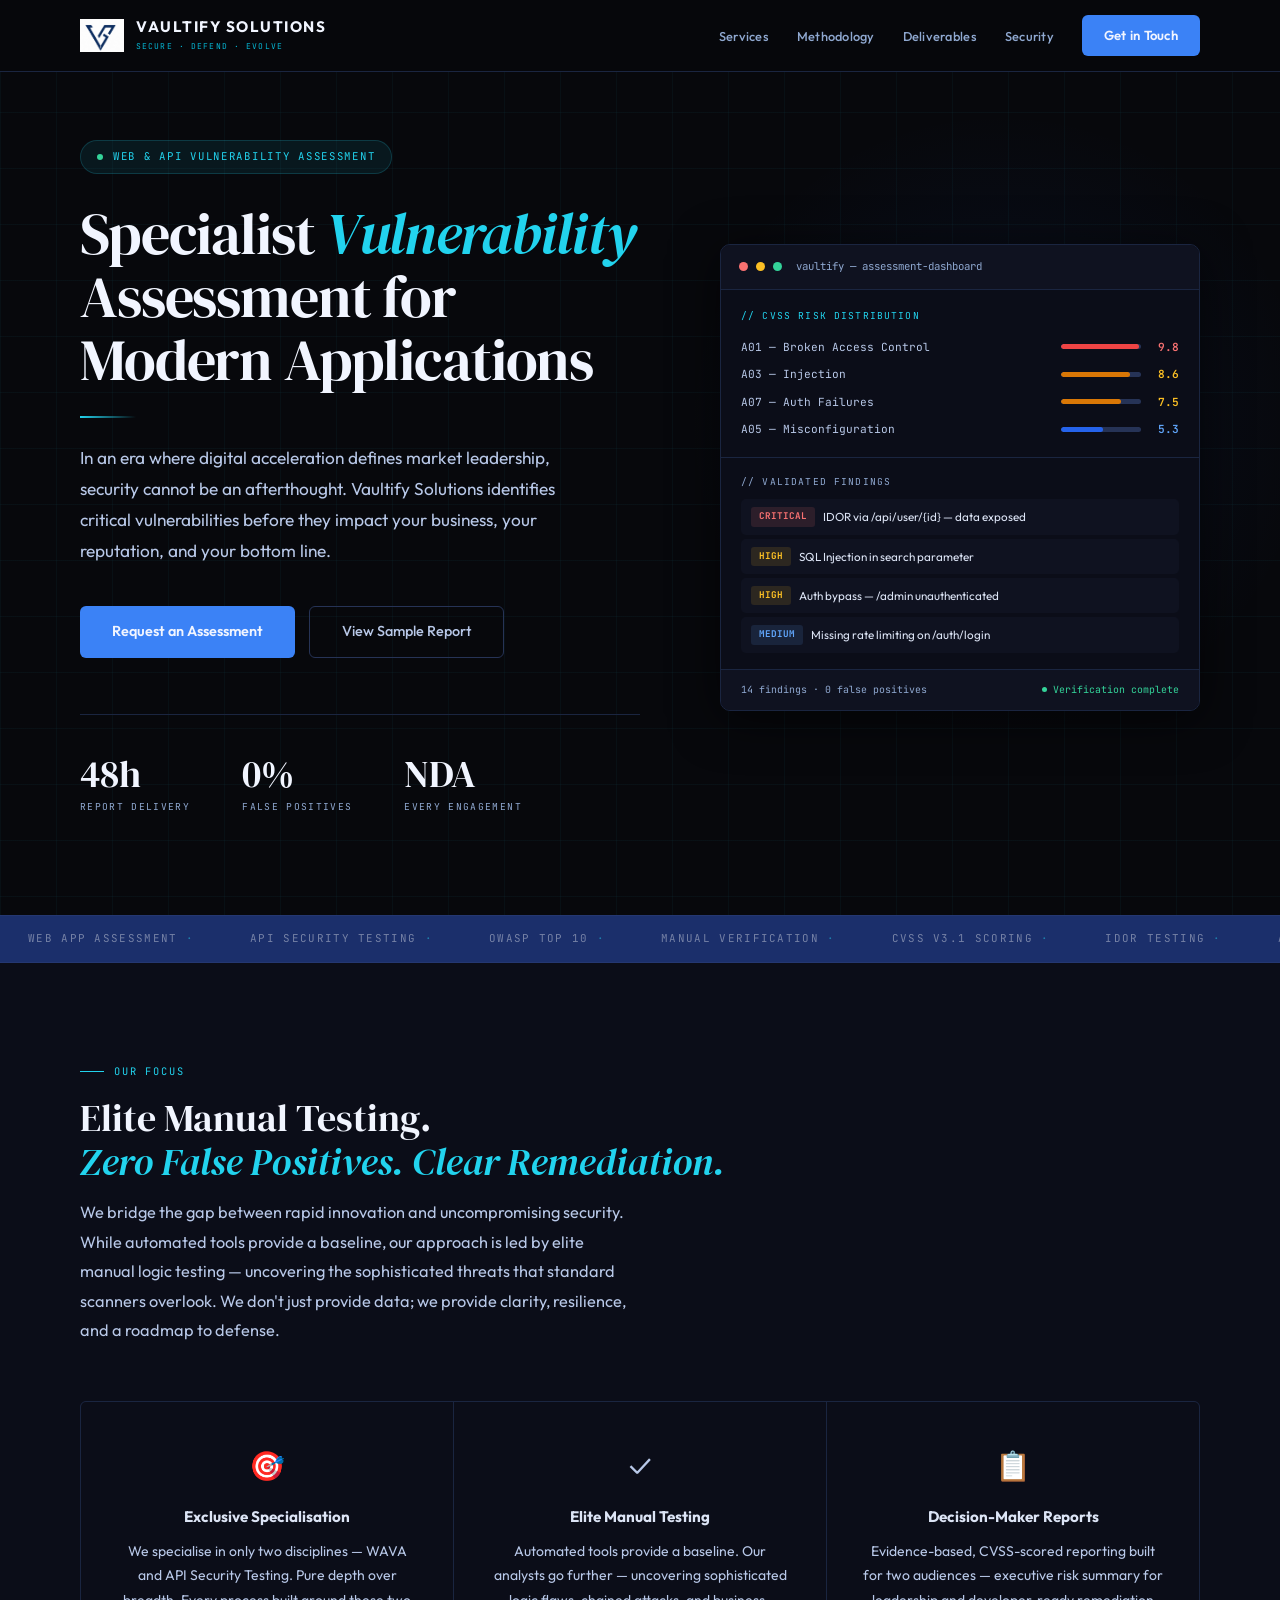
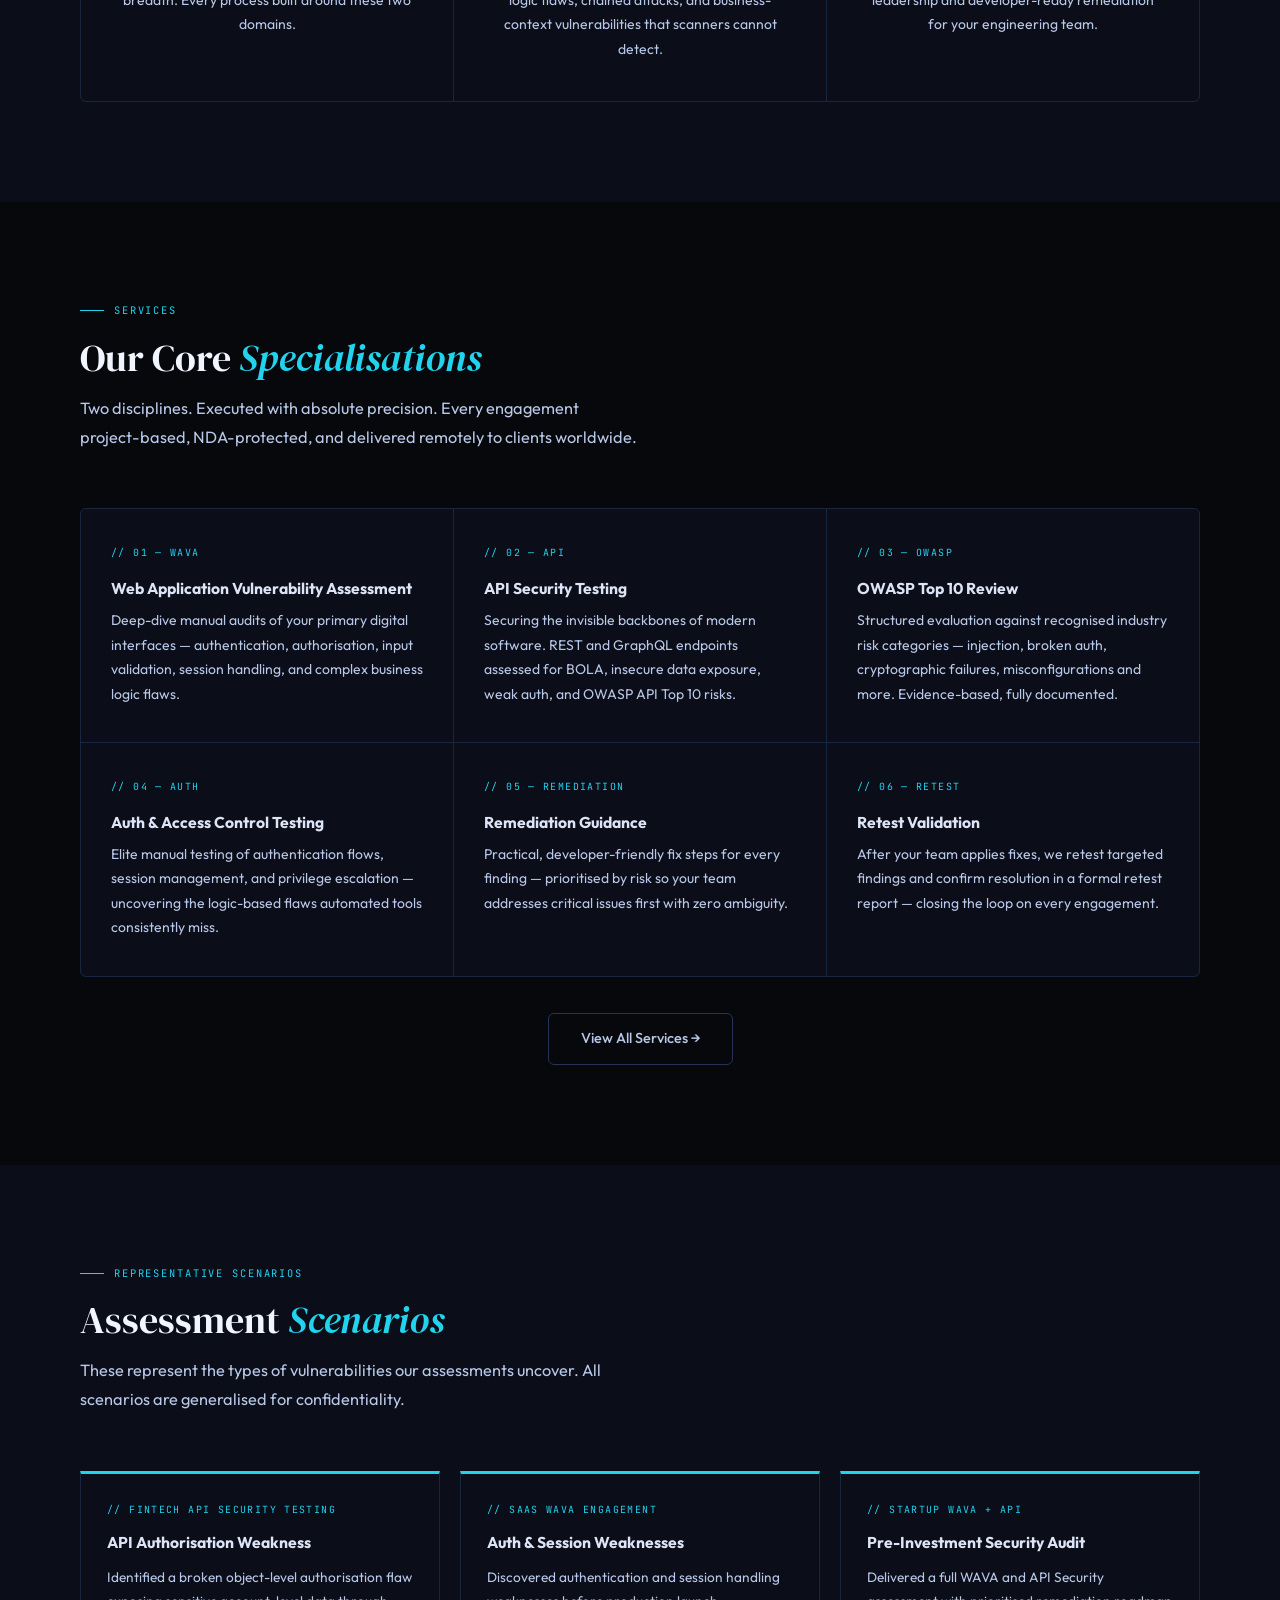
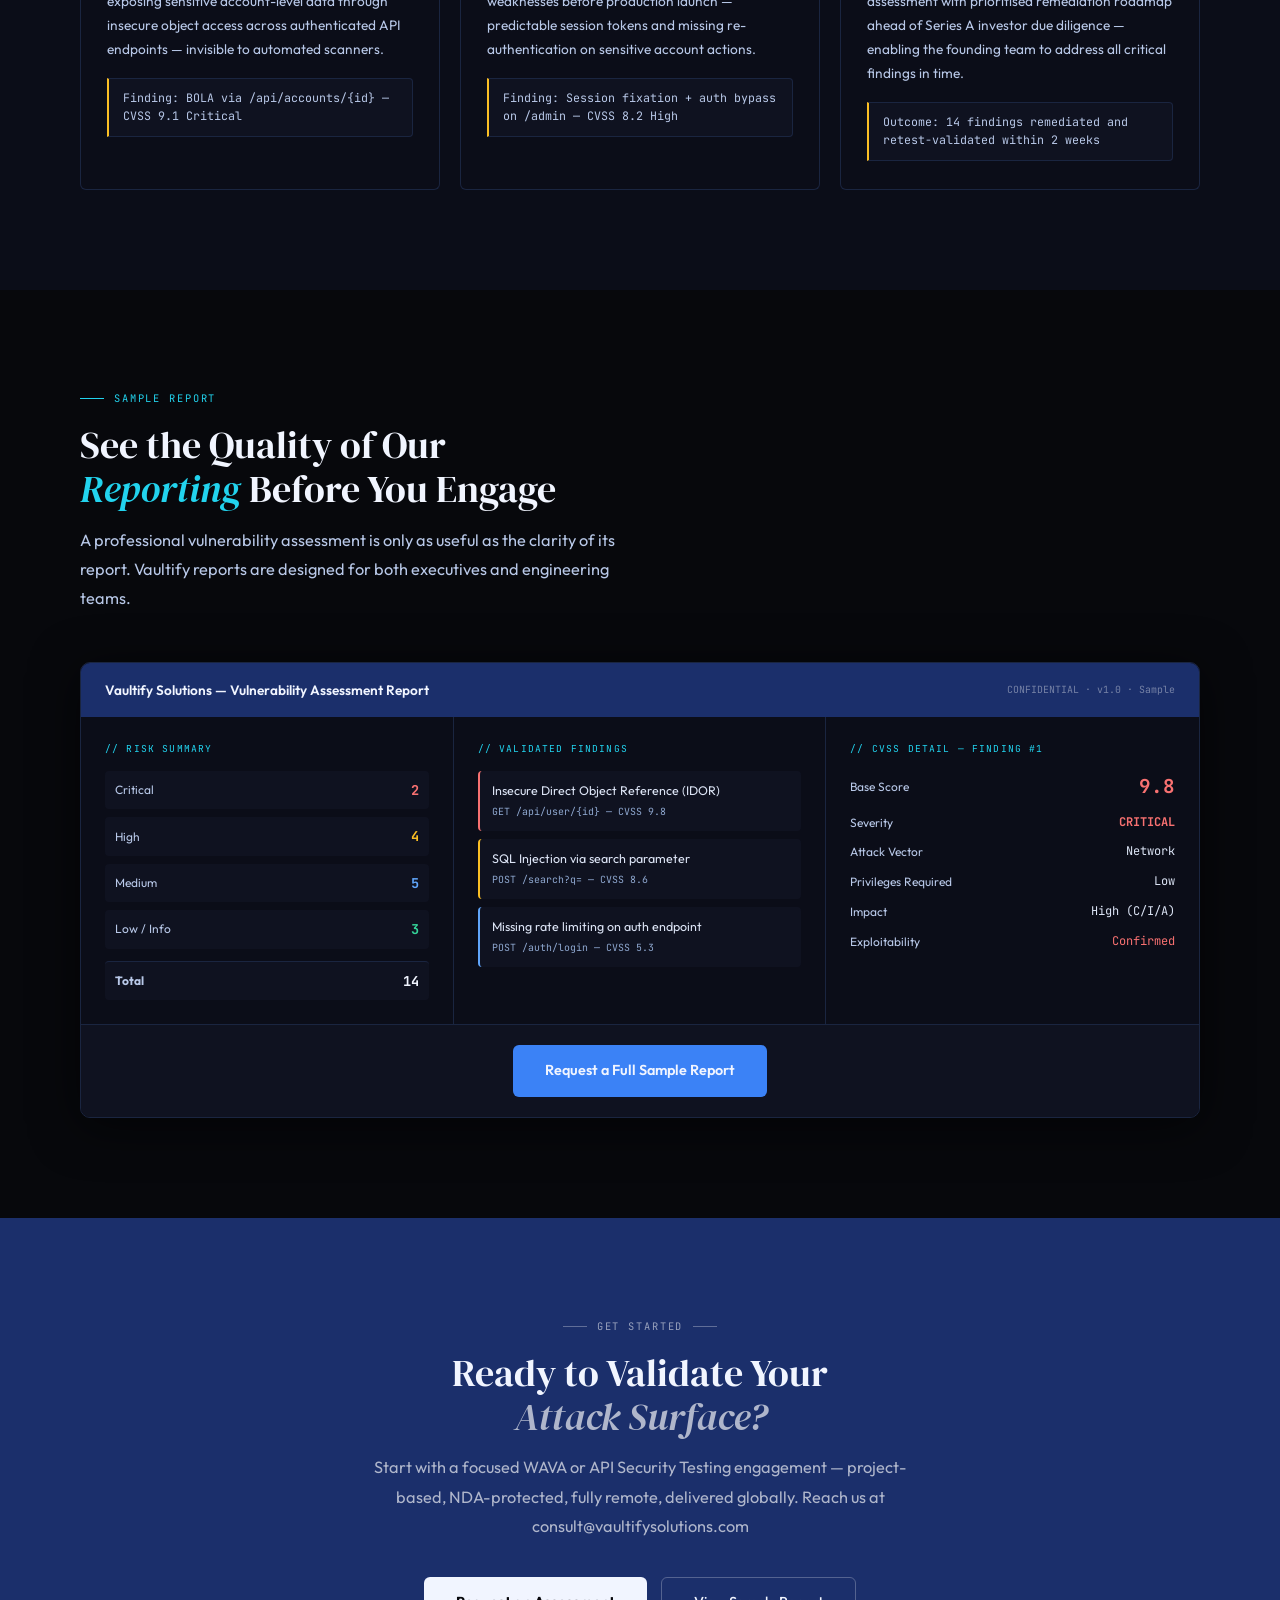
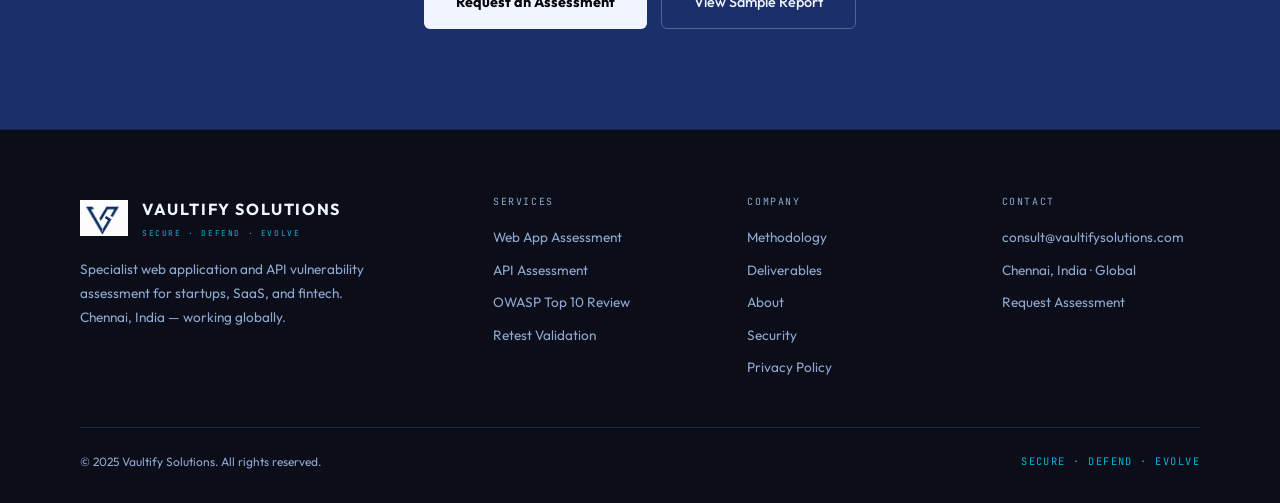
==== commit bf204026: "Add files via upload" ====
--- a/index.html
+++ b/index.html
@@ -1,6 +1,11 @@
 <!DOCTYPE html>
 <html lang="en">
 <head>
+  <link rel="icon" type="image/x-icon" href="favicon.ico?v=2">
+  <link rel="icon" type="image/png" sizes="32x32" href="favicon.png?v=2">
+  <link rel="icon" type="image/png" sizes="16x16" href="favicon-16.png?v=2">
+  <link rel="apple-touch-icon" sizes="180x180" href="apple-touch-icon.png?v=2">
+  <link rel="icon" type="image/png" sizes="192x192" href="favicon-192.png?v=2">
   <meta charset="UTF-8">
   <meta name="viewport" content="width=device-width, initial-scale=1.0">
   <title>Vaultify Solutions — Web & API Vulnerability Assessment</title>
@@ -8,7 +13,7 @@
   <meta http-equiv="X-Content-Type-Options" content="nosniff">
   <meta http-equiv="X-Frame-Options" content="SAMEORIGIN">
   <meta name="referrer" content="strict-origin-when-cross-origin">
-  <link rel="stylesheet" href="style.css">
+  <link rel="stylesheet" href="style.css?v=2.2">
 </head>
 <body>
 <nav class="nav">
@@ -52,7 +57,7 @@
       </div>
       <h1>Specialist <em>Vulnerability</em><br>Assessment for<br>Modern Applications</h1>
       <div class="hero-rule"></div>
-      <p class="hero-sub">Vaultify Solutions helps modern companies identify, validate, and remediate exploitable security weaknesses before they become business risk.</p>
+      <p class="hero-sub">In an era where digital acceleration defines market leadership, security cannot be an afterthought. Vaultify Solutions identifies critical vulnerabilities before they impact your business, your reputation, and your bottom line.</p>
       <div class="hero-actions">
         <a href="contact.html" class="btn-primary">Request an Assessment</a>
         <a href="deliverables.html" class="btn-outline">View Sample Report</a>
@@ -120,12 +125,12 @@
 <section class="section alt">
   <div class="mw">
     <div class="s-eyebrow"><div class="line"></div><span>Our Focus</span></div>
-    <h2 class="s-h">Focused Assessment.<br><em>Manual Validation. Clear Remediation.</em></h2>
-    <p class="s-sub">Vaultify Solutions is intentionally focused on vulnerability assessment. This specialisation allows every engagement to be deeper, cleaner, and more actionable than a general security review.</p>
+    <h2 class="s-h">Elite Manual Testing.<br><em>Zero False Positives. Clear Remediation.</em></h2>
+    <p class="s-sub">We bridge the gap between rapid innovation and uncompromising security. While automated tools provide a baseline, our approach is led by elite manual logic testing — uncovering the sophisticated threats that standard scanners overlook. We don't just provide data; we provide clarity, resilience, and a roadmap to defense.</p>
     <div class="trust-grid">
-      <div class="trust-card"><div class="trust-icon">🎯</div><div class="trust-title">Specialist Focus</div><div class="trust-text">One discipline. Web and API vulnerability assessment. Every process, tool, and analyst built around this single domain.</div></div>
-      <div class="trust-card"><div class="trust-icon">✓</div><div class="trust-title">Manual Validation</div><div class="trust-text">No automated scanner output goes unverified. Every finding reviewed and confirmed by a certified analyst before reaching your report.</div></div>
-      <div class="trust-card"><div class="trust-icon">📋</div><div class="trust-title">Clear Remediation</div><div class="trust-text">Reports written for both executives and engineering teams — risk picture for leadership, developer-ready fix steps for your team.</div></div>
+      <div class="trust-card"><div class="trust-icon">🎯</div><div class="trust-title">Exclusive Specialisation</div><div class="trust-text">We specialise in only two disciplines — WAVA and API Security Testing. Pure depth over breadth. Every process built around these two domains.</div></div>
+      <div class="trust-card"><div class="trust-icon">✓</div><div class="trust-title">Elite Manual Testing</div><div class="trust-text">Automated tools provide a baseline. Our analysts go further — uncovering sophisticated logic flaws, chained attacks, and business-context vulnerabilities that scanners cannot detect.</div></div>
+      <div class="trust-card"><div class="trust-icon">📋</div><div class="trust-title">Decision-Maker Reports</div><div class="trust-text">Evidence-based, CVSS-scored reporting built for two audiences — executive risk summary for leadership and developer-ready remediation for your engineering team.</div></div>
     </div>
   </div>
 </section>
@@ -134,15 +139,15 @@
 <section class="section">
   <div class="mw">
     <div class="s-eyebrow"><div class="line"></div><span>Services</span></div>
-    <h2 class="s-h">What We <em>Assess</em></h2>
-    <p class="s-sub">Every service delivered with rigorous methodology — manual-led testing, zero false positives, evidence-backed reporting.</p>
+    <h2 class="s-h">Our Core <em>Specialisations</em></h2>
+    <p class="s-sub">Two disciplines. Executed with absolute precision. Every engagement project-based, NDA-protected, and delivered remotely to clients worldwide.</p>
     <div class="svc-grid">
-      <div class="svc-card"><div class="svc-num">// 01</div><h3>Web Application Assessment</h3><p>Identify security weaknesses in modern web applications — authentication, authorisation, input validation, session handling, and business logic flaws.</p></div>
-      <div class="svc-card"><div class="svc-num">// 02</div><h3>API Vulnerability Assessment</h3><p>Assess REST and GraphQL endpoints for access control issues, broken object-level authorisation, insecure data exposure, and OWASP API Top 10 risks.</p></div>
-      <div class="svc-card"><div class="svc-num">// 03</div><h3>OWASP Top 10 Review</h3><p>Evaluate applications against recognised industry risk categories using structured, evidence-based testing methodology with full documentation.</p></div>
-      <div class="svc-card"><div class="svc-num">// 04</div><h3>Auth &amp; Access Control Testing</h3><p>Deep testing of authentication flows, session management, privilege escalation, and access control enforcement across all application layers.</p></div>
-      <div class="svc-card"><div class="svc-num">// 05</div><h3>Remediation Guidance</h3><p>Practical, developer-friendly remediation steps for every finding — prioritised by risk so your team fixes what matters most, first.</p></div>
-      <div class="svc-card"><div class="svc-num">// 06</div><h3>Retest Validation</h3><p>Confirm that remediated vulnerabilities have been properly resolved. We retest targeted findings after your engineering team applies fixes.</p></div>
+      <div class="svc-card"><div class="svc-num">// 01 — WAVA</div><h3>Web Application Vulnerability Assessment</h3><p>Deep-dive manual audits of your primary digital interfaces — authentication, authorisation, input validation, session handling, and complex business logic flaws.</p></div>
+      <div class="svc-card"><div class="svc-num">// 02 — API</div><h3>API Security Testing</h3><p>Securing the invisible backbones of modern software. REST and GraphQL endpoints assessed for BOLA, insecure data exposure, weak auth, and OWASP API Top 10 risks.</p></div>
+      <div class="svc-card"><div class="svc-num">// 03 — OWASP</div><h3>OWASP Top 10 Review</h3><p>Structured evaluation against recognised industry risk categories — injection, broken auth, cryptographic failures, misconfigurations and more. Evidence-based, fully documented.</p></div>
+      <div class="svc-card"><div class="svc-num">// 04 — AUTH</div><h3>Auth &amp; Access Control Testing</h3><p>Elite manual testing of authentication flows, session management, and privilege escalation — uncovering the logic-based flaws automated tools consistently miss.</p></div>
+      <div class="svc-card"><div class="svc-num">// 05 — REMEDIATION</div><h3>Remediation Guidance</h3><p>Practical, developer-friendly fix steps for every finding — prioritised by risk so your team addresses critical issues first with zero ambiguity.</p></div>
+      <div class="svc-card"><div class="svc-num">// 06 — RETEST</div><h3>Retest Validation</h3><p>After your team applies fixes, we retest targeted findings and confirm resolution in a formal retest report — closing the loop on every engagement.</p></div>
     </div>
     <div style="text-align:center;margin-top:36px;">
       <a href="services.html" class="btn-outline">View All Services →</a>
@@ -157,9 +162,9 @@
     <h2 class="s-h">Assessment <em>Scenarios</em></h2>
     <p class="s-sub">These represent the types of vulnerabilities our assessments uncover. All scenarios are generalised for confidentiality.</p>
     <div class="sc-grid">
-      <div class="sc-card"><div class="sc-type">// FinTech API Assessment</div><div class="sc-title">API Authorisation Weakness</div><div class="sc-text">Identified an authorisation weakness that could expose sensitive account-level data through insecure object access across authenticated API endpoints.</div><div class="sc-finding">Finding: IDOR via /api/accounts/{id} — CVSS 9.1 Critical</div></div>
-      <div class="sc-card"><div class="sc-type">// SaaS Web Application</div><div class="sc-title">Auth &amp; Session Vulnerabilities</div><div class="sc-text">Discovered authentication and session handling weaknesses before production launch — predictable session tokens and missing re-authentication on sensitive actions.</div><div class="sc-finding">Finding: Session fixation + missing auth on /admin — CVSS 8.2 High</div></div>
-      <div class="sc-card"><div class="sc-type">// Startup Platform</div><div class="sc-title">Prioritised Remediation Roadmap</div><div class="sc-text">Provided a prioritised remediation roadmap for OWASP Top 10 risks across core application workflows before investor due diligence.</div><div class="sc-finding">Outcome: 12 findings remediated and validated within 2 weeks</div></div>
+      <div class="sc-card"><div class="sc-type">// FinTech API Security Testing</div><div class="sc-title">API Authorisation Weakness</div><div class="sc-text">Identified a broken object-level authorisation flaw exposing sensitive account-level data through insecure object access across authenticated API endpoints — invisible to automated scanners.</div><div class="sc-finding">Finding: BOLA via /api/accounts/{id} — CVSS 9.1 Critical</div></div>
+      <div class="sc-card"><div class="sc-type">// SaaS WAVA Engagement</div><div class="sc-title">Auth &amp; Session Weaknesses</div><div class="sc-text">Discovered authentication and session handling weaknesses before production launch — predictable session tokens and missing re-authentication on sensitive account actions.</div><div class="sc-finding">Finding: Session fixation + auth bypass on /admin — CVSS 8.2 High</div></div>
+      <div class="sc-card"><div class="sc-type">// Startup WAVA + API</div><div class="sc-title">Pre-Investment Security Audit</div><div class="sc-text">Delivered a full WAVA and API Security assessment with prioritised remediation roadmap ahead of Series A investor due diligence — enabling the founding team to address all critical findings in time.</div><div class="sc-finding">Outcome: 14 findings remediated and retest-validated within 2 weeks</div></div>
     </div>
   </div>
 </section>
@@ -217,7 +222,7 @@
     <div class="cta-box">
       <div class="s-eyebrow" style="justify-content:center;"><div class="line w"></div><span class="w">Get Started</span><div class="line w"></div></div>
       <h2 class="s-h w">Ready to Validate Your<br><em style="color:rgba(255,255,255,0.65);">Attack Surface?</em></h2>
-      <p class="s-sub w center">Start with a focused Web or API Vulnerability Assessment built for clarity, accuracy, and remediation.</p>
+      <p class="s-sub w center">Start with a focused WAVA or API Security Testing engagement — project-based, NDA-protected, fully remote, delivered globally. Reach us at consult@vaultifysolutions.com</p>
       <div class="cta-actions">
         <a href="contact.html" class="btn-white">Request an Assessment</a>
         <a href="deliverables.html" class="btn-ghost-white">View Sample Report</a>
--- a/style.css
+++ b/style.css
@@ -814,12 +814,12 @@
   .brand-tag{font-size:0.44rem;}
 
   /* HERO */
-  .hero{padding:72px 16px 48px;min-height:auto;}
+  .hero{padding:76px 16px 44px;min-height:auto;}
   .hero-inner{grid-template-columns:1fr;}
   .dash-card{display:none;}
-  .hero h1{font-size:clamp(1.8rem,7vw,2.4rem);line-height:1.14;}
+  .hero h1{font-size:clamp(1.8rem,7vw,2.4rem);line-height:1.14;margin-bottom:18px;}
   .hero-sub{font-size:0.95rem;max-width:100%;margin-bottom:28px;}
-  .hero-eyebrow{margin-bottom:20px;}
+  .hero-eyebrow{margin-bottom:16px;}
   .hero-eyebrow span{font-size:0.58rem;}
   .hero-actions{flex-direction:column;gap:10px;margin-bottom:36px;}
   .hero-actions .btn-primary,
@@ -830,7 +830,7 @@
 
   /* SECTIONS */
   .section{padding:52px 16px;}
-  .page-hero{padding:82px 16px 40px;}
+  .page-hero{padding:76px 16px 36px;}
   .s-h{font-size:clamp(1.6rem,6vw,2.1rem);}
   .s-sub{font-size:0.9rem;max-width:100%;}
   .page-h{font-size:clamp(1.8rem,6.5vw,2.4rem);}
@@ -877,7 +877,7 @@
   .brand-name{font-size:0.78rem;}
   .brand-tag{font-size:0.42rem;letter-spacing:0.1em;}
 
-  .hero{padding:68px 14px 40px;min-height:auto;}
+  .hero{padding:72px 14px 36px;min-height:auto;}
   .hero h1{font-size:1.65rem;}
   .hero-sub{font-size:0.88rem;}
   .kpi-num{font-size:1.65rem;}
